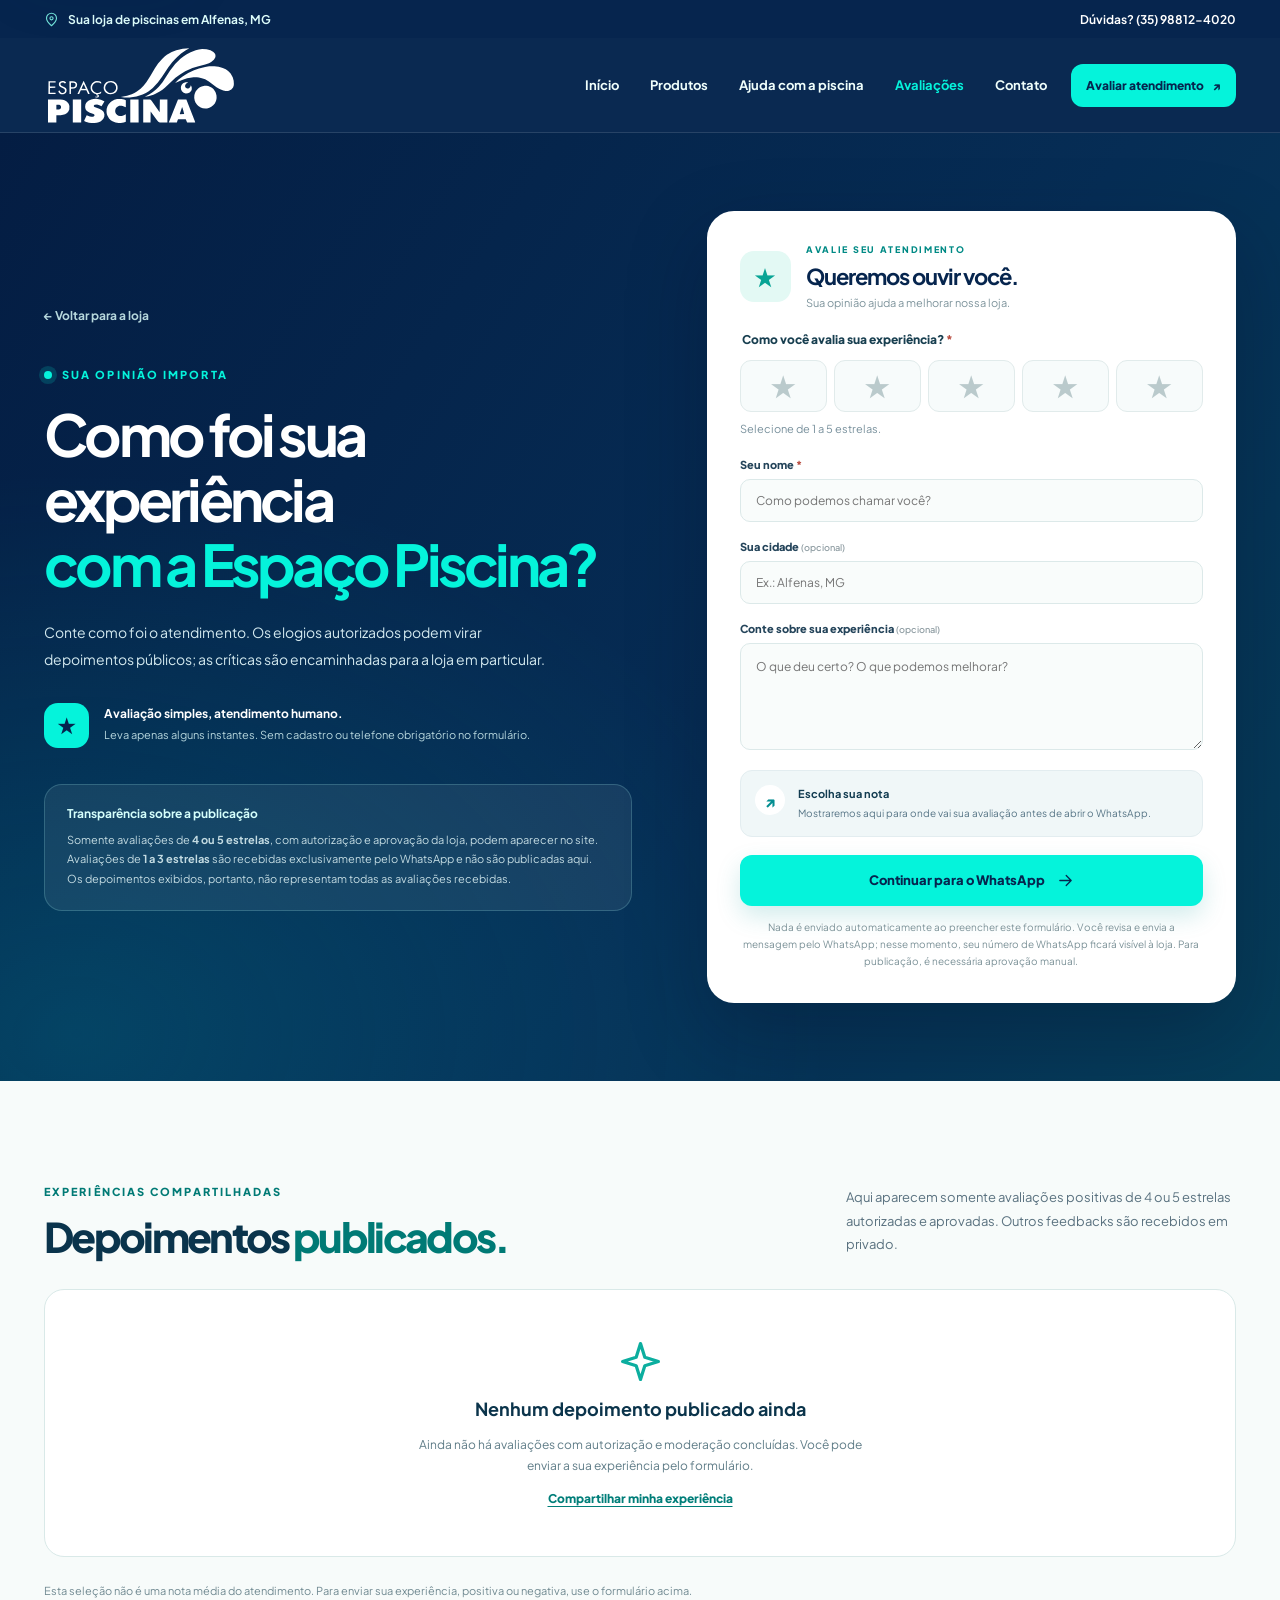
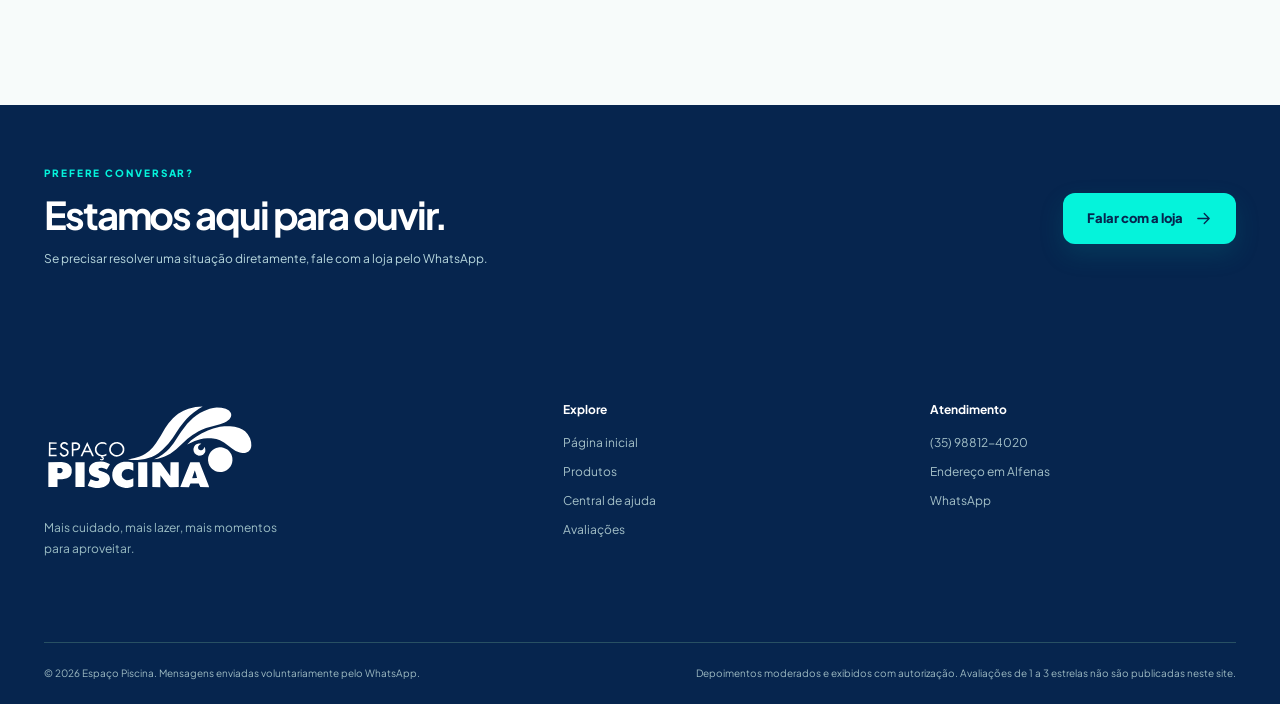
==== avaliacoes.html @ 284fa9fc "feat(avaliacoes): criar avaliacao 1–5, feedback privado e depoimentos moderados" ====
<!doctype html>
<html lang="pt-BR">
<head>
  <meta charset="utf-8">
  <meta name="viewport" content="width=device-width, initial-scale=1">
  <meta name="theme-color" content="#06254e">
  <meta name="description" content="Avalie o atendimento da Espaço Piscina em Alfenas, MG. Compartilhe uma experiência ou envie seu feedback de forma privada para a loja.">
  <meta property="og:title" content="Avaliações e feedback | Espaço Piscina Alfenas">
  <meta property="og:description" content="Conte como foi seu atendimento. Depoimentos positivos podem ser publicados com sua autorização após moderação; demais feedbacks são privados.">
  <link rel="icon" type="image/svg+xml" href="./assets/favicon.svg?v=2">
  <link rel="preconnect" href="https://fonts.googleapis.com">
  <link rel="preconnect" href="https://fonts.gstatic.com" crossorigin>
  <link href="https://fonts.googleapis.com/css2?family=DM+Sans:wght@400;500;600;700&amp;family=Plus+Jakarta+Sans:wght@400;500;600;700;800&amp;display=swap" rel="stylesheet">
  <link rel="stylesheet" href="./styles.css">
  <link rel="stylesheet" href="./reviews.css">
  <script defer src="./reviews.js"></script>
  <title>Avaliações e feedback | Espaço Piscina Alfenas</title>
</head>
<body class="reviews-page">
  <svg xmlns="http://www.w3.org/2000/svg" class="svg-library" aria-hidden="true" focusable="false">
    <symbol id="i-wave" viewBox="0 0 24 24"><path d="M2 14c3.3 0 3.3-4 6.7-4s3.3 4 6.6 4 3.4-4 6.7-4M2 20c3.3 0 3.3-4 6.7-4s3.3 4 6.6 4 3.4-4 6.7-4" /></symbol>
    <symbol id="i-droplet" viewBox="0 0 24 24"><path d="M12 2s-7 8-7 13a7 7 0 0 0 14 0c0-5-7-13-7-13Z"/><path d="M9 16a3 3 0 0 0 3 3"/></symbol>
    <symbol id="i-sun" viewBox="0 0 24 24"><circle cx="12" cy="12" r="4"/><path d="M12 2v2m0 16v2M4.9 4.9l1.4 1.4m11.4 11.4 1.4 1.4M2 12h2m16 0h2M4.9 19.1l1.4-1.4M17.7 6.3l1.4-1.4"/></symbol>
    <symbol id="i-filter" viewBox="0 0 24 24"><rect x="5" y="3" width="14" height="18" rx="4"/><path d="M5 9h14M9 15h6m-3-6v12"/></symbol>
    <symbol id="i-pump" viewBox="0 0 24 24"><rect x="3" y="9" width="14" height="10" rx="2"/><path d="M17 12h4v5h-4M7 9V5h7v4M6 19v2m8-2v2M7 14h6"/></symbol>
    <symbol id="i-light" viewBox="0 0 24 24"><path d="M9 18h6m-5 3h4M8.6 14.9a7 7 0 1 1 6.8 0c-1.1.7-1.4 1.5-1.4 3.1h-4c0-1.6-.3-2.4-1.4-3.1Z"/></symbol>
    <symbol id="i-pool" viewBox="0 0 24 24"><path d="M3 17c2.5 0 2.5-2 5-2s2.5 2 5 2 2.5-2 5-2 2.5 2 3 2M3 21c2.5 0 2.5-2 5-2s2.5 2 5 2 2.5-2 5-2 2.5 2 3 2M8 14V4h7v10M8 9h7"/></symbol>
    <symbol id="i-spa" viewBox="0 0 24 24"><path d="M4 12h16v3a6 6 0 0 1-6 6h-4a6 6 0 0 1-6-6v-3ZM7 12V8m5 4V6m5 6V8M3 12h18"/></symbol>
    <symbol id="i-tool" viewBox="0 0 24 24"><path d="M15 5a6 6 0 0 0-7 7L3 17a2.8 2.8 0 0 0 4 4l5-5a6 6 0 0 0 7-7l-4 4-4-4 4-4Z"/></symbol>
    <symbol id="i-bag" viewBox="0 0 24 24"><path d="M4 8h16l-1 13H5L4 8ZM9 9V6a3 3 0 0 1 6 0v3"/></symbol>
    <symbol id="i-arrow" viewBox="0 0 24 24"><path d="M4 12h16m-7-7 7 7-7 7"/></symbol>
    <symbol id="i-check" viewBox="0 0 24 24"><path d="m4 12 5 5L20 6"/></symbol>
    <symbol id="i-close" viewBox="0 0 24 24"><path d="M5 5 19 19M19 5 5 19"/></symbol>
    <symbol id="i-menu" viewBox="0 0 24 24"><path d="M4 7h16M4 12h16M4 17h16"/></symbol>
    <symbol id="i-pin" viewBox="0 0 24 24"><path d="M20 10c0 5-8 12-8 12S4 15 4 10a8 8 0 1 1 16 0Z"/><circle cx="12" cy="10" r="2.5"/></symbol>
    <symbol id="i-phone" viewBox="0 0 24 24"><path d="M6 3h4l1 5-2.5 2.2a15 15 0 0 0 5.3 5.3L16 13l5 1v4a3 3 0 0 1-3 3C10 21 3 14 3 6a3 3 0 0 1 3-3Z"/></symbol>
    <symbol id="i-search" viewBox="0 0 24 24"><circle cx="11" cy="11" r="7"/><path d="m16 16 5 5"/></symbol>
    <symbol id="i-plus" viewBox="0 0 24 24"><path d="M12 5v14M5 12h14"/></symbol>
    <symbol id="i-minus" viewBox="0 0 24 24"><path d="M5 12h14"/></symbol>
    <symbol id="i-sparkle" viewBox="0 0 24 24"><path d="m12 2 2.4 7.6L22 12l-7.6 2.4L12 22l-2.4-7.6L2 12l7.6-2.4L12 2Z"/></symbol>
  </svg>

<a class="skip-link" href="#conteudo">Ir para o conteúdo</a>
<div class="topbar"><div class="container topbar-inner"><span><svg class="icon" aria-hidden="true"><use href="#i-pin"></use></svg> Sua loja de piscinas em Alfenas, MG</span><a href="tel:+5535988124020">Dúvidas? (35) 98812-4020</a></div></div>
<header class="site-header">
  <div class="container header-inner">
    <a class="brand" href="./index.html#inicio" aria-label="Espaço Piscina, voltar ao início"><img class="brand-official-logo" src="./assets/espaco-piscina-logo.svg" alt="Espaço Piscina" width="202" height="84"></a>
    <nav class="nav-desktop" aria-label="Navegação principal">
      <a href="./index.html#inicio">Início</a><a href="./index.html#catalogo">Produtos</a><a href="./suporte.html">Ajuda com a piscina</a><a href="./avaliacoes.html" aria-current="page">Avaliações</a><a href="./index.html#contato">Contato</a>
    </nav>
    <div class="header-actions"><a class="review-header-action" href="#avaliar">Avaliar atendimento <span aria-hidden="true">↗</span></a><button type="button" class="menu-trigger" id="menuToggle" aria-label="Abrir menu" aria-controls="mobileNav" aria-expanded="false"><svg class="icon" aria-hidden="true"><use href="#i-menu"></use></svg></button></div>
  </div>
  <nav class="mobile-nav" id="mobileNav" aria-label="Menu para dispositivos móveis" hidden>
    <a href="./index.html#inicio">Início</a><a href="./index.html#catalogo">Produtos</a><a href="./suporte.html">Ajuda com a piscina</a><a href="./avaliacoes.html" aria-current="page">Avaliações</a><a href="./index.html#contato">Contato</a>
  </nav>
</header>
<main id="conteudo">
  <section class="review-hero" aria-labelledby="reviewTitle">
    <div class="container review-hero-grid">
      <div class="review-hero-copy">
        <a class="review-back" href="./index.html#inicio">← Voltar para a loja</a>
        <p class="eyebrow"><span class="eyebrow-dot"></span> SUA OPINIÃO IMPORTA</p>
        <h1 id="reviewTitle">Como foi sua experiência <span>com a Espaço Piscina?</span></h1>
        <p>Conte como foi o atendimento. Os elogios autorizados podem virar depoimentos públicos; as críticas são encaminhadas para a loja em particular.</p>
        <div class="review-hero-feature"><span class="review-sparkle" aria-hidden="true">★</span><div><strong>Avaliação simples, atendimento humano.</strong><span>Leva apenas alguns instantes. Sem cadastro ou telefone obrigatório no formulário.</span></div></div>
        <div class="review-transparency">
          <strong>Transparência sobre a publicação</strong>
          <p>Somente avaliações de <b>4 ou 5 estrelas</b>, com autorização e aprovação da loja, podem aparecer no site. Avaliações de <b>1 a 3 estrelas</b> são recebidas exclusivamente pelo WhatsApp e não são publicadas aqui. Os depoimentos exibidos, portanto, não representam todas as avaliações recebidas.</p>
        </div>
      </div>
      <div class="review-form-card" id="avaliar">
        <div class="review-form-header"><span class="review-form-icon" aria-hidden="true">★</span><div><p class="eyebrow">AVALIE SEU ATENDIMENTO</p><h2>Queremos ouvir você.</h2><p>Sua opinião ajuda a melhorar nossa loja.</p></div></div>
        <form id="reviewForm" novalidate>
          <fieldset class="rating-fieldset">
            <legend>Como você avalia sua experiência? <span aria-hidden="true">*</span></legend>
            <div class="rating-options" id="ratingOptions">
              <label class="rating-choice"><input type="radio" name="rating" value="1" required><span class="rating-star" aria-hidden="true">★</span><span class="sr-only">1 estrela</span></label>
              <label class="rating-choice"><input type="radio" name="rating" value="2"><span class="rating-star" aria-hidden="true">★</span><span class="sr-only">2 estrelas</span></label>
              <label class="rating-choice"><input type="radio" name="rating" value="3"><span class="rating-star" aria-hidden="true">★</span><span class="sr-only">3 estrelas</span></label>
              <label class="rating-choice"><input type="radio" name="rating" value="4"><span class="rating-star" aria-hidden="true">★</span><span class="sr-only">4 estrelas</span></label>
              <label class="rating-choice"><input type="radio" name="rating" value="5"><span class="rating-star" aria-hidden="true">★</span><span class="sr-only">5 estrelas</span></label>
            </div>
            <p class="rating-feedback" id="ratingFeedback" aria-live="polite">Selecione de 1 a 5 estrelas.</p>
          </fieldset>
          <div class="review-fields">
            <label for="reviewName">Seu nome <span aria-hidden="true">*</span></label>
            <input id="reviewName" name="name" type="text" maxlength="80" autocomplete="name" placeholder="Como podemos chamar você?" required>
            <label for="reviewCity">Sua cidade <small>(opcional)</small></label>
            <input id="reviewCity" name="city" type="text" maxlength="80" autocomplete="address-level2" placeholder="Ex.: Alfenas, MG">
            <label for="reviewComment">Conte sobre sua experiência <small>(opcional)</small></label>
            <textarea id="reviewComment" name="comment" rows="4" maxlength="1200" placeholder="O que deu certo? O que podemos melhorar?"></textarea>
          </div>
          <div class="review-consent" id="reviewConsentBox" hidden>
            <label for="reviewConsent"><input id="reviewConsent" type="checkbox" name="consent"><span>Autorizo que meu nome, cidade (se informada), nota e comentário sejam publicados no site após análise da loja.</span></label>
            <p>Sem autorização, seu elogio será enviado apenas como mensagem privada.</p>
          </div>
          <div class="review-route" id="reviewRoute" aria-live="polite">
            <span aria-hidden="true">↗</span><div><strong>Escolha sua nota</strong><p>Mostraremos aqui para onde vai sua avaliação antes de abrir o WhatsApp.</p></div>
          </div>
          <p class="review-error" id="reviewError" role="alert" hidden></p>
          <button class="btn btn-primary btn-full review-send" type="submit" id="reviewSubmit">Continuar para o WhatsApp <svg class="icon" aria-hidden="true"><use href="#i-arrow"></use></svg></button>
          <p class="review-privacy">Nada é enviado automaticamente ao preencher este formulário. Você revisa e envia a mensagem pelo WhatsApp; nesse momento, seu número de WhatsApp ficará visível à loja. Para publicação, é necessária aprovação manual.</p>
        </form>
      </div>
    </div>
  </section>
  <section class="section review-public-section" id="depoimentos" aria-labelledby="publicTitle">
    <div class="container">
      <div class="section-heading"><div><p class="eyebrow">EXPERIÊNCIAS COMPARTILHADAS</p><h2 id="publicTitle">Depoimentos <em>publicados.</em></h2></div><p>Aqui aparecem somente avaliações positivas de 4 ou 5 estrelas autorizadas e aprovadas. Outros feedbacks são recebidos em privado.</p></div>
      <div id="reviewList" class="public-review-grid" aria-live="polite" aria-busy="true"><p class="public-review-loading">Consultando depoimentos publicados...</p></div>
      <p class="review-public-note">Esta seleção não é uma nota média do atendimento. Para enviar sua experiência, positiva ou negativa, use o formulário acima.</p>
    </div>
  </section>
  <section class="review-bottom-cta"><div class="container review-bottom-inner"><div><span class="eyebrow">PREFERE CONVERSAR?</span><h2>Estamos aqui para ouvir.</h2><p>Se precisar resolver uma situação diretamente, fale com a loja pelo WhatsApp.</p></div><a class="btn btn-primary" href="https://wa.me/5535988124020?text=Ol%C3%A1%21%20Gostaria%20de%20conversar%20sobre%20um%20atendimento." target="_blank" rel="noopener noreferrer">Falar com a loja <svg class="icon" aria-hidden="true"><use href="#i-arrow"></use></svg></a></div></section>
</main>
<footer class="site-footer"><div class="container footer-top">
  <div><a class="brand brand-footer" href="./index.html#inicio"><img class="brand-official-logo" src="./assets/espaco-piscina-logo.svg" alt="Espaço Piscina" width="202" height="84"></a><p>Mais cuidado, mais lazer, mais momentos para aproveitar.</p></div>
  <div><strong>Explore</strong><a href="./index.html#inicio">Página inicial</a><a href="./index.html#catalogo">Produtos</a><a href="./suporte.html">Central de ajuda</a><a href="./avaliacoes.html">Avaliações</a></div>
  <div><strong>Atendimento</strong><a href="tel:+5535988124020">(35) 98812-4020</a><a href="./index.html#contato">Endereço em Alfenas</a><a href="https://wa.me/5535988124020" target="_blank" rel="noopener noreferrer">WhatsApp</a></div>
</div><div class="container footer-bottom"><small>© <span id="reviewYear">2026</span> Espaço Piscina. Mensagens enviadas voluntariamente pelo WhatsApp.</small><small>Depoimentos moderados e exibidos com autorização. Avaliações de 1 a 3 estrelas não são publicadas neste site.</small></div></footer>
</body>
</html>
---- styles.css ----
:root{--navy:#06254e;--ink:#092e51;--muted:#59717f;--aqua:#05f3db;--aqua-dark:#007a75;--aqua-pale:#d8fff9;--sand:#f0fcfa;--line:#d3e8e7;--white:#fff;--radius:22px;--shadow:0 22px 60px rgba(9,47,69,.11);--font:'Plus Jakarta Sans',system-ui,-apple-system,BlinkMacSystemFont,'Segoe UI',sans-serif}
*,*::before,*::after{box-sizing:border-box}
html{scroll-behavior:smooth;scroll-padding-top:104px}
body{margin:0;color:var(--ink);background:var(--white);font-family:var(--font);-webkit-font-smoothing:antialiased}
body.no-scroll{overflow:hidden}
[hidden]{display:none!important}
a{color:inherit;text-decoration:none}
button,input,select,textarea{font:inherit}
button{cursor:pointer}
button:disabled{cursor:not-allowed}
img{display:block;max-width:100%}
svg{fill:none;stroke:currentColor;stroke-width:1.8;stroke-linecap:round;stroke-linejoin:round}
.icon{width:22px;height:22px;display:inline-block;flex:none}
.svg-library{position:absolute;width:0;height:0;overflow:hidden}
.container{width:min(1192px,calc(100% - 64px));margin-inline:auto}
.sr-only{position:absolute;inline-size:1px;block-size:1px;padding:0;margin:-1px;overflow:hidden;clip:rect(0,0,0,0);white-space:nowrap;border:0}
.skip-link{position:fixed;z-index:200;top:-80px;left:16px;padding:12px 18px;background:#fff;border-radius:10px;box-shadow:var(--shadow)}
.skip-link:focus{top:14px}
:focus-visible{outline:3px solid #ffb73d;outline-offset:4px}
.topbar{background:#06254e;color:#ddfdfb;font-size:12px;font-weight:650}
.topbar-inner{display:flex;justify-content:space-between;align-items:center;min-height:38px;gap:15px}
.topbar-inner span,.topbar-inner a{display:inline-flex;gap:9px;align-items:center}
.topbar .icon{height:15px;width:15px;color:#73e3da}
.topbar a{color:#fff;transition:opacity .2s}
.topbar a:hover{opacity:.8}
.site-header{position:sticky;top:0;z-index:40;background:rgba(5,243,219,.97);backdrop-filter:blur(16px);border-bottom:1px solid #eef2f2}
.header-inner{min-height:86px;display:flex;align-items:center;justify-content:space-between;gap:24px}
.brand{display:inline-flex;align-items:center;gap:10px;flex:none}
.brand-symbol{width:46px;height:46px;border-radius:16px 16px 16px 5px;display:grid;place-items:center;background:linear-gradient(135deg,#14d2c6,#0796b9);color:white;box-shadow:0 6px 20px rgba(3,157,163,.22);transform:rotate(-5deg)}
.brand-symbol .icon{width:29px;height:29px;stroke-width:2.5;transform:rotate(5deg)}
.brand-text{display:flex;flex-direction:column;color:#12374d;font-size:22px;font-weight:800;line-height:1.04;letter-spacing:-.095em}
.brand-text>span{color:var(--aqua-dark)}
.brand-text small{font-size:8px;letter-spacing:.26em;color:#7b9099;margin-top:5px;font-weight:800}
.nav-desktop{display:flex;align-items:center;gap:31px;margin-left:auto}
.nav-desktop a{color:#06254e;font-size:13px;font-weight:700;transition:color .18s}
.nav-desktop a:hover,.nav-desktop a:focus-visible{color:#0b5f70;text-decoration:underline;text-underline-offset:6px}
.header-actions{display:flex;gap:12px;align-items:center}
.cart-trigger{background:var(--navy);color:white;border:0;min-height:44px;border-radius:13px;display:inline-flex;align-items:center;gap:9px;padding:8px 12px 8px 15px;white-space:nowrap;font-size:12px;font-weight:800;transition:background .2s,transform .2s}
.cart-trigger:hover{background:#15536c;transform:translateY(-2px)}
.cart-trigger .icon{width:18px;height:18px}
.cart-counter{background:var(--aqua);color:var(--navy);border-radius:7px;min-width:23px;padding:4px 5px;font-size:11px}
.menu-trigger{display:none;background:none;border:1px solid var(--line);border-radius:12px;width:43px;height:43px;align-items:center;justify-content:center}
.mobile-nav{display:none;background:white;padding:10px 24px 22px;border-top:1px solid var(--line)}
.mobile-nav a{display:block;padding:13px 0;font-size:15px;font-weight:700;border-bottom:1px solid #edf4f2}
.hero{position:relative;overflow:hidden;background:radial-gradient(ellipse at 78% 10%,rgba(0,131,152,.25),transparent 52%),linear-gradient(118deg,#05204a 0%,#062b55 63%,#073961 100%)}
.hero-grid{min-height:626px;display:grid;grid-template-columns:minmax(0,1.02fr) minmax(0,.98fr);align-items:center;gap:58px;padding-block:62px 66px;position:relative;z-index:1}
.hero-copy{padding-bottom:5px}
.eyebrow{display:flex;align-items:center;gap:10px;color:var(--aqua-dark);font-size:11px;font-weight:800;letter-spacing:.19em;text-transform:uppercase;margin:0 0 22px}
.eyebrow-dot{width:8px;height:8px;background:var(--aqua);border-radius:50%;box-shadow:0 0 0 5px #d5f5ef}
.hero h1,.section h2,.quote-section h2,.contact-section h2{font-size:clamp(39px,4.6vw,67px);font-weight:800;letter-spacing:-.065em;line-height:1.13;margin:0;color:#0a344c}
.hero h1 span{color:var(--aqua);display:block}
.hero-description{font-size:16px;line-height:1.9;color:#d2ecee;max-width:490px;margin:26px 0 27px}
.hero-actions{display:flex;gap:24px;align-items:center;flex-wrap:wrap}
.btn{display:inline-flex;align-items:center;justify-content:center;gap:12px;min-height:51px;padding:13px 23px;border-radius:12px;border:1px solid transparent;font-size:13px;font-weight:800;line-height:1.3;text-align:center;transition:transform .2s,box-shadow .2s,background .2s,color .2s}
.btn .icon{width:17px;height:17px}
.btn:hover{transform:translateY(-2px)}
.btn-primary{color:var(--navy);background:var(--aqua);box-shadow:0 10px 24px rgba(0,150,147,.18)}
.btn-primary:hover{background:#00d6c6;box-shadow:0 14px 29px rgba(0,150,147,.24)}
.btn-text{color:var(--navy);padding-inline:0;box-shadow:none}
.btn-text:hover{color:var(--aqua-dark)}
.btn-outline{border-color:#b8d3d8;color:var(--navy);background:transparent}
.btn-outline:hover{background:#e7f8f7}
.btn-full{width:100%}
.hero-note{display:flex;gap:12px;align-items:center;margin-top:45px}
.avatar-mark{display:grid;place-items:center;width:39px;height:39px;background:#d9f4ef;color:#088b89;border-radius:50%}
.avatar-mark .icon{width:20px}
.hero-note div{display:flex;flex-direction:column;gap:5px}
.hero-note strong{font-size:12px;color:#2a4757}
.hero-note small{color:#82939d;font-size:11px}
.hero-visual{height:555px;position:relative;border-radius:110px 30px 100px 30px;overflow:hidden;isolation:isolate;box-shadow:0 30px 60px rgba(2,85,103,.16)}
.hero-visual>img{width:100%;height:100%;object-fit:cover;object-position:center}
.hero-photo-shade{position:absolute;inset:0;background:linear-gradient(180deg,transparent 65%,rgba(0,30,52,.47))}
.hero-float{position:absolute;left:22px;bottom:30px;display:flex;align-items:center;gap:12px;padding:17px 18px;background:rgba(255,255,255,.96);border-radius:17px;box-shadow:0 18px 30px rgba(5,47,65,.12);max-width:calc(100% - 44px)}
.float-symbol{display:grid;place-items:center;width:43px;height:43px;border-radius:13px;background:#fff0d9;color:#edaa3e}
.hero-float div{display:flex;flex-direction:column;gap:5px}
.hero-float strong{font-size:12px}
.hero-float span:not(.float-symbol){color:#758a91;font-size:10px}
.hero-caption{position:absolute;top:26px;right:26px;color:#fff;text-shadow:0 2px 8px #333;font-size:9px;letter-spacing:.12em;font-weight:800}
.hero-decor{position:absolute;width:470px;height:470px;border:1px solid rgba(5,243,219,.23);border-radius:50%;bottom:-360px;left:-250px;box-shadow:0 0 0 68px rgba(142,219,210,.1),0 0 0 140px rgba(142,219,210,.06)}
.trust-strip{background:var(--aqua);color:var(--navy)}
.trust-inner{display:flex;align-items:center;justify-content:space-around;gap:20px;min-height:84px}
.trust-inner>div{display:flex;align-items:center;gap:12px;font-size:12px;font-weight:700;letter-spacing:.005em}
.trust-inner .icon{color:var(--navy);width:21px}
.trust-divider{width:1px;height:26px;background:#088b86}
.section{padding-block:104px}
.section-heading{display:flex;align-items:end;justify-content:space-between;gap:40px;margin-bottom:38px}
.section-heading h2,.section h2,.contact-section h2,.quote-section h2{font-size:clamp(32px,3.2vw,45px);line-height:1.18}
.section h2 em,.quote-section h2 em,.contact-section h2 em{font-style:normal;color:var(--aqua-dark)}
.section-heading .eyebrow{margin-bottom:14px}
.section-heading>p{font-size:13px;line-height:1.8;color:var(--muted);max-width:295px;margin:0 0 4px}
.category-section{padding-bottom:91px}
.category-tiles{display:grid;grid-template-columns:repeat(5,minmax(0,1fr));gap:16px}
.category-tile{min-height:157px;border:1px solid var(--line);border-radius:18px;padding:19px;display:flex;flex-direction:column;position:relative;transition:transform .22s,border-color .22s,box-shadow .22s;background:white}
.category-tile:hover{transform:translateY(-5px);border-color:#a7dcd9;box-shadow:0 20px 35px rgba(3,85,99,.08)}
.category-icon{display:grid;place-items:center;width:53px;height:53px;border-radius:15px;margin-bottom:auto}
.category-icon .icon{width:27px;height:27px}
.color-a{color:#008dbe;background:#e2f5ff}
.color-b{color:#12958d;background:#e0f8f1}
.color-c{color:#7d62b9;background:#f1ebff}
.color-d{color:#dc9825;background:#fff3d9}
.color-e{color:#e07667;background:#fff0e9}
.category-tile strong{font-size:12px;margin-top:21px;color:#203c4f}
.arrow-small{position:absolute;right:17px;bottom:18px;width:15px;height:15px;color:#8eacb2}
.catalog-section{background:#f7fbfa}
.catalog-heading{margin-bottom:30px}
.catalog-controls{display:flex;gap:15px;margin-bottom:18px}
.search-field,.select-field{position:relative;display:flex;align-items:center;min-height:55px;background:#fff;border:1px solid #dfebeb;border-radius:13px}
.search-field{flex:1}
.search-field>.icon{position:absolute;left:19px;width:20px;color:#91a6aa}
.search-field input{width:100%;padding:15px 18px 15px 53px;border:0;background:transparent;outline:none;font-size:13px;color:var(--ink)}
.search-field:focus-within,.select-field:focus-within{border-color:var(--aqua);box-shadow:0 0 0 3px #a2eae04a}
.select-field{width:244px}
.select-field select{width:100%;height:100%;padding:12px 16px;border:0;appearance:none;background:transparent url("data:image/svg+xml,%3Csvg xmlns='http://www.w3.org/2000/svg' width='14' height='14' viewBox='0 0 24 24' fill='none' stroke='%23547888' stroke-width='2'%3E%3Cpath d='m6 9 6 6 6-6'/%3E%3C/svg%3E") no-repeat right 17px center;color:var(--ink);font-size:12px;font-weight:700;outline:none}
.catalog-status{display:flex;justify-content:space-between;gap:20px;align-items:center;color:#8b9a9f;font-size:11px;margin-bottom:23px}
.catalog-status p{margin:0;color:#53707f;font-weight:700}
.product-grid{display:grid;grid-template-columns:repeat(4,minmax(0,1fr));gap:19px}
.product-card{display:flex;flex-direction:column;min-width:0;background:white;border:1px solid #e7eeee;border-radius:19px;overflow:hidden;transition:box-shadow .2s,transform .2s}
.product-card:hover{transform:translateY(-4px);box-shadow:0 14px 35px rgba(5,60,83,.09)}
.product-art{height:177px;position:relative;display:grid;place-items:center;overflow:hidden;background:linear-gradient(140deg,var(--art-a),var(--art-b));isolation:isolate}
.product-art::before{content:'';position:absolute;width:170px;height:170px;border:1px solid rgba(255,255,255,.68);border-radius:50%;right:-54px;top:-95px;box-shadow:0 0 0 25px rgba(255,255,255,.18),0 0 0 54px rgba(255,255,255,.12)}
.product-art::after{content:'';position:absolute;width:210px;height:80px;border:1px solid rgba(255,255,255,.36);border-radius:50%;left:-50px;bottom:-52px;box-shadow:0 0 0 18px rgba(255,255,255,.13),0 0 0 42px rgba(255,255,255,.08)}
.product-icon{display:grid;place-items:center;width:93px;height:93px;border-radius:25px;background:rgba(255,255,255,.78);box-shadow:0 15px 25px rgba(0,67,83,.08);transform:rotate(-6deg);color:var(--art-ink);position:relative;z-index:1}
.product-icon svg{width:51px;height:51px;stroke-width:1.45;transform:rotate(6deg)}
.product-badge{position:absolute;top:14px;left:14px;background:rgba(255,255,255,.9);border-radius:7px;padding:7px 9px;color:#567080;font-size:9px;letter-spacing:.04em;font-weight:800}
.product-body{padding:19px 18px 18px;display:flex;flex-direction:column;flex:1}
.product-category{color:var(--aqua-dark);font-weight:800;text-transform:uppercase;letter-spacing:.12em;font-size:9px}
.product-body h3{font-size:15px;line-height:1.4;letter-spacing:-.02em;margin:9px 0 6px;color:#12384d}
.product-body p{color:#7b8e99;font-size:11px;line-height:1.65;margin:0;min-height:57px}
.product-footer{margin-top:auto;border-top:1px solid #edf2f2;padding-top:14px;display:flex;align-items:center;justify-content:space-between;gap:7px}
.product-footer small{color:#687f89;font-size:10px;font-weight:700}
.add-button{display:inline-flex;align-items:center;justify-content:center;gap:6px;padding:9px 12px;background:#e8f8f6;border:0;color:#048b86;border-radius:9px;font-size:10px;font-weight:800}
.add-button:hover,.add-button:focus-visible{background:#d1f1ec}
.add-button .icon{height:15px;width:15px}
.catalog-disclaimer{color:#899ca2;font-size:11px;line-height:1.8;margin:22px 0 0}
.empty-state{text-align:center;padding:60px 20px;color:#657e8b;background:white;border-radius:18px}
.empty-state>.icon{width:40px;height:40px;color:#18a69f}
.empty-state h3{color:var(--navy);font-size:20px}
.feature-grid{display:grid;grid-template-columns:.95fr 1.05fr;gap:92px;align-items:center}
.feature-picture{position:relative;height:520px;border-radius:28px 115px 28px 28px;overflow:hidden}
.feature-picture img{width:100%;height:100%;object-fit:cover}
.feature-photo-label{position:absolute;bottom:19px;left:20px;background:white;color:var(--navy);font-size:10px;letter-spacing:.13em;font-weight:800;padding:12px 16px;border-radius:9px}
.feature-copy .eyebrow{margin-bottom:18px}
.feature-copy h2{max-width:550px}
.feature-copy>p:not(.eyebrow){font-size:13px;line-height:1.9;color:var(--muted);margin:23px 0}
.benefits{display:grid;gap:17px;margin:28px 0 31px}
.benefits>div{display:flex;gap:13px}
.benefits>div>span{display:grid;place-items:center;width:30px;height:30px;flex:none;border-radius:50%;background:#e2f8f1;color:#0aa99d}
.benefits .icon{width:15px;height:15px;stroke-width:2.5}
.benefits strong{display:block;color:var(--ink);font-size:12px;margin:3px 0 4px}
.benefits p{font-size:11px;line-height:1.7;color:#7e9199;margin:0}
.steps-section{background:#f6fbfa}
.center-heading{text-align:center;max-width:720px;margin:0 auto 47px}
.center-heading .eyebrow{justify-content:center;margin-bottom:16px}
.steps-grid{display:grid;grid-template-columns:repeat(3,1fr);gap:22px}
.step-card{background:white;border:1px solid var(--line);border-radius:22px;padding:30px;position:relative}
.step-card>span{font-size:11px;font-weight:800;letter-spacing:.12em;color:#aac5cb;position:absolute;top:33px;right:30px}
.step-icon{height:61px;width:61px;border-radius:17px;background:#e7f7f6;color:var(--aqua-dark);display:grid;place-items:center;margin-bottom:25px}
.step-icon svg{width:29px;height:29px}
.step-card h3{font-size:16px;color:var(--navy);margin:0 0 10px}
.step-card p{font-size:12px;line-height:1.8;margin:0;color:#7b8f99}
.quote-section{background:linear-gradient(125deg,#06254e,#041d41);color:#fff;overflow:hidden}
.quote-layout{display:grid;grid-template-columns:1fr .89fr;align-items:center;gap:85px;padding-block:93px;position:relative}
.eyebrow-light{color:#67d7cf}
.quote-copy{position:relative}
.quote-copy h2{color:white;font-size:clamp(36px,3.5vw,50px)}
.quote-copy h2 em{color:var(--aqua)}
.quote-copy>p:not(.eyebrow){line-height:1.9;color:#c7e1e8;font-size:14px;max-width:450px}
.quote-watermark{position:absolute;pointer-events:none;bottom:-180px;left:-125px;opacity:.085;color:white}
.quote-watermark svg{width:440px;height:240px;stroke-width:1}
.quote-form{background:white;border-radius:23px;padding:33px;box-shadow:0 26px 60px rgba(0,24,36,.22);color:var(--ink);position:relative;z-index:1}
.quote-form h3{font-size:22px;letter-spacing:-.04em;color:var(--navy);margin:0 0 7px}
.quote-form>p{font-size:12px;color:#82969e;margin:0 0 21px}
.quote-form label{display:block;font-size:11px;font-weight:800;margin:16px 0 8px}
.quote-form label small{font-size:10px;font-weight:500;color:#92a0a6}
.quote-form input,.quote-form select,.quote-form textarea{display:block;width:100%;border-radius:10px;background:#f9fbfb;border:1px solid #deebea;outline:none;padding:14px;color:#294253;font-size:12px}
.quote-form :is(input,select,textarea):focus{border-color:var(--aqua);box-shadow:0 0 0 3px #a2eae04a}
.quote-form textarea{resize:vertical;min-height:90px;max-height:210px}
.quote-form .btn{margin-top:20px}
.form-privacy{display:block;font-size:10px;line-height:1.7;color:#82949d;text-align:center;margin-top:12px}
.about-grid{display:grid;grid-template-columns:1fr 1fr;align-items:center;gap:90px}
.about-grid>div:last-child>p{font-size:14px;line-height:2;color:#6d828e;margin:0 0 23px}
.inline-link{font-size:12px;font-weight:800;color:var(--aqua-dark);display:inline-flex;align-items:center;gap:9px}
.inline-link .icon{width:16px;height:16px}
.faq-section{padding-top:40px}
.faq-grid{display:grid;grid-template-columns:.7fr 1.3fr;gap:80px}
.faq-grid>div:first-child>p:last-child{font-size:13px;color:#82959b}
.faq-list{border-top:1px solid var(--line)}
.faq-list details{border-bottom:1px solid var(--line)}
.faq-list summary{list-style:none;display:flex;align-items:center;justify-content:space-between;gap:20px;padding:23px 0;color:var(--navy);font-size:13px;font-weight:800;cursor:pointer}
.faq-list summary::-webkit-details-marker{display:none}
.faq-list summary span{width:29px;height:29px;display:grid;place-items:center;background:#e7f7f6;border-radius:50%;color:#0d988e;font-size:20px;font-weight:400;transition:transform .2s}
.faq-list details[open] summary span{transform:rotate(45deg)}
.faq-list details p{font-size:12px;line-height:1.9;color:#708896;margin:-4px 36px 22px 0}
.contact-section{background:#e7faf7;padding-block:92px}
.contact-grid{display:grid;grid-template-columns:1fr 1fr;gap:75px;align-items:center}
.contact-grid h2{margin-bottom:31px}
.contact-row{display:flex;align-items:flex-start;gap:14px;margin-bottom:23px}
.contact-row>span{width:41px;height:41px;display:grid;place-items:center;flex:none;background:#d3eeeb;border-radius:12px;color:#078f8b}
.contact-row .icon{width:20px}
.contact-row strong{font-size:12px}
.contact-row p{color:#617a87;font-size:12px;line-height:1.85;margin:5px 0 0}
.contact-row a{text-decoration:underline;text-decoration-color:#b5d2d0;text-underline-offset:3px}
.contact-row small{display:block;color:#879ba3;font-size:10px;margin-top:3px}
.contact-actions{display:flex;gap:12px;flex-wrap:wrap;margin-top:24px}
.contact-art{height:460px;background:linear-gradient(135deg,#b5e3df,#b0e8ee 58%,#ecfbf5);border-radius:30px 100px 30px 30px;position:relative;overflow:hidden;display:grid;place-items:center}
.contact-art:before,.contact-art:after{position:absolute;content:'';border:2px solid rgba(255,255,255,.56);border-radius:50%;height:410px;width:410px;right:-110px;top:-180px;box-shadow:0 0 0 43px rgba(255,255,255,.15),0 0 0 95px rgba(255,255,255,.1)}
.contact-art:after{top:auto;bottom:-320px;left:-150px;right:auto}
.contact-art-inner{z-index:1;text-align:center;max-width:310px;padding:20px}
.giant-pin{width:65px;height:65px;color:#148b91;stroke-width:1.2;margin-bottom:10px}
.contact-art-inner span{display:block;color:#347b87;font-size:11px;font-weight:800;letter-spacing:.25em;margin:12px 0}
.contact-art-inner strong{display:block;color:#094d61;font-size:46px;letter-spacing:-.07em}
.contact-art-inner p{font-size:13px;line-height:1.8;color:#367482}
.contact-art-inner .water-art{height:72px;width:190px;color:#2a9eac;opacity:.8;margin-top:20px}
.site-footer{background:var(--navy);color:#d8ebed}
.footer-top{display:grid;grid-template-columns:1.5fr 1fr 1fr;gap:60px;padding-block:70px}
.brand-footer .brand-text{color:white}
.brand-footer .brand-text>span{color:#57d7cf}
.brand-footer .brand-text small{color:#a1c0c9}
.footer-top>div:first-child>p{font-size:12px;color:#9bbdc4;line-height:1.8;max-width:260px;margin-top:22px}
.footer-top>div:not(:first-child){display:flex;flex-direction:column;gap:14px}
.footer-top>div:not(:first-child)>strong{font-size:12px;color:white;margin-bottom:4px}
.footer-top>div:not(:first-child)>a{font-size:12px;color:#a5c1c8}
.footer-top a:hover{color:#72ded5}
.footer-bottom{border-top:1px solid #285063;display:flex;justify-content:space-between;gap:25px;align-items:center;padding-block:22px;color:#9cb9c1}
.footer-bottom small{font-size:10px;line-height:1.7}
.footer-bottom a{text-decoration:underline}
.floating-whatsapp{position:fixed;right:26px;bottom:25px;z-index:35;background:#18b77f;color:white;box-shadow:0 10px 25px rgba(0,68,60,.21);border-radius:100px;padding:15px 20px;display:inline-flex;align-items:center;gap:10px;font-size:12px;font-weight:800;transition:transform .2s,background .2s}
.floating-whatsapp:hover{transform:translateY(-4px);background:#119565}
.floating-whatsapp .icon{width:19px;height:19px}
.drawer-backdrop{position:fixed;inset:0;background:rgba(6,25,37,.6);z-index:75;backdrop-filter:blur(3px)}
.cart-drawer{position:fixed;right:0;top:0;bottom:0;width:min(455px,100vw);z-index:80;background:white;box-shadow:-25px 0 60px #042b3840;display:flex;flex-direction:column;padding:30px;overflow:hidden}
.drawer-header{display:flex;justify-content:space-between;align-items:start;gap:14px}
.drawer-header .eyebrow{font-size:10px;margin:0 0 8px}
.drawer-header h2{font-size:23px;letter-spacing:-.05em;margin:0}
.icon-button{border:1px solid var(--line);border-radius:12px;background:#fff;color:var(--navy);width:41px;height:41px;display:grid;place-items:center}
.icon-button:hover{background:#f0f7f5}
.drawer-description{font-size:12px;line-height:1.6;color:#7c9299;margin:15px 0 18px}
.cart-items{overflow:auto;flex:1;min-height:0}
.cart-row{display:flex;gap:13px;padding:19px 0;border-bottom:1px solid var(--line)}
.cart-row-icon{display:grid;place-items:center;flex:none;width:56px;height:56px;border-radius:14px;background:#e7f7f6;color:#0b9b9b}
.cart-row-icon .icon{width:29px;height:29px}
.cart-row-details{min-width:0;flex:1}
.cart-row-details strong{font-size:12px;color:var(--navy);line-height:1.4;display:block}
.cart-row-details small{font-size:10px;color:#8da1a8;display:block;margin-top:5px}
.qty-controls{display:flex;align-items:center;gap:11px;margin-top:11px}
.qty-controls button{border:1px solid #dcebea;background:#fff;display:grid;place-items:center;border-radius:7px;width:27px;height:27px;color:var(--ink)}
.qty-controls .icon{width:13px;height:13px}
.qty-controls b{min-width:15px;text-align:center;font-size:12px}
.qty-controls .remove-item{background:none;border:0;width:auto;margin-left:auto;color:#a15c58;text-decoration:underline;font-size:10px}
.cart-empty{text-align:center;margin:38px 0;color:#779099}
.cart-empty .icon{height:47px;width:47px;color:#9ad4d0}
.cart-empty h3{color:var(--navy);font-size:17px;margin:12px 0}
.cart-empty p{font-size:12px;line-height:1.8}
.cart-empty .btn{margin-top:12px}
.drawer-footer{border-top:1px solid var(--line);padding-top:17px}
.drawer-summary{font-size:12px;color:#567181;font-weight:700;margin:0 0 15px}
.drawer-footer>small{display:block;color:#8aa0a8;text-align:center;margin-top:13px;font-size:10px;line-height:1.7}
.drawer-footer .btn:disabled{background:#b9c9c9;box-shadow:none;transform:none}
.toast{position:fixed;z-index:90;bottom:92px;left:50%;transform:translateX(-50%);padding:14px 20px;border-radius:12px;color:#fff;background:#113e51;box-shadow:var(--shadow);font-size:12px;max-width:min(420px,calc(100vw - 36px));text-align:center}
@media(max-width:1100px){.nav-desktop{gap:17px}.nav-desktop a{font-size:11px}.hero-grid{gap:30px}.feature-grid{gap:50px}.contact-grid{gap:50px}}
@media(max-width:900px){.container{width:min(100% - 40px,1192px)}.nav-desktop{display:none}.menu-trigger{display:flex}.mobile-nav:not([hidden]){display:block}.hero-grid{gap:25px;min-height:0;padding-block:55px}.hero-visual{height:450px;border-radius:75px 23px 75px 23px}.hero h1{font-size:clamp(36px,4.8vw,52px)}.hero-description{font-size:14px}.category-tiles{grid-template-columns:repeat(3,minmax(0,1fr))}.product-grid{grid-template-columns:repeat(3,minmax(0,1fr))}.feature-grid{gap:35px}.feature-picture{height:460px}.quote-layout{gap:40px}.contact-art{height:400px}.footer-top{gap:35px}}
@media(max-width:650px){html{scroll-padding-top:78px}.container{width:min(100% - 34px,1192px)}.topbar-inner{justify-content:center;min-height:32px}.topbar-inner>a{display:none}.header-inner{min-height:70px}.brand-symbol{width:40px;height:40px}.brand-symbol .icon{width:25px}.brand-text{font-size:19px}.cart-trigger{min-height:42px;padding:8px 10px}.cart-trigger>span:not(.cart-counter){display:none}.header-actions{gap:7px}.hero-grid{grid-template-columns:1fr;padding-top:46px;padding-bottom:44px;gap:34px}.hero h1{font-size:clamp(38px,8.5vw,54px);max-width:540px}.hero-description{font-size:13px;line-height:1.8;margin:20px 0}.hero-actions{gap:12px}.hero-actions .btn{font-size:12px}.hero-note{margin-top:27px}.hero-visual{height:340px;border-radius:72px 20px 62px 20px}.hero-float{left:15px;bottom:15px;padding:12px}.hero-float strong{font-size:10px}.hero-float div span{font-size:9px}.hero-caption{top:15px;right:15px}.trust-inner{display:grid;grid-template-columns:1fr 1fr;gap:12px;padding-block:18px}.trust-inner>div{font-size:10px;gap:8px}.trust-inner>div:nth-last-child(1){grid-column:span 2}.trust-divider{display:none}.section{padding-block:67px}.section-heading{display:block;margin-bottom:24px}.section-heading>p{margin:13px 0 0}.section h2,.quote-section h2,.contact-section h2{font-size:clamp(30px,7.5vw,40px)}.eyebrow{font-size:10px;letter-spacing:.13em}.category-section{padding-bottom:58px}.category-tiles{grid-template-columns:repeat(2,minmax(0,1fr));gap:12px}.category-tile{min-height:129px;padding:15px}.category-icon{width:45px;height:45px}.category-icon .icon{width:23px}.category-tile strong{font-size:11px;margin-top:14px}.category-tile:last-child{grid-column:span 2;min-height:90px;flex-direction:row;align-items:center;gap:15px}.category-tile:last-child .category-icon{margin:0}.category-tile:last-child strong{margin:0}.category-tile:last-child .arrow-small{position:static;margin-left:auto}.catalog-controls{flex-direction:column;gap:10px}.select-field{width:100%;height:52px}.catalog-status{align-items:start;font-size:10px;gap:10px}.product-grid{grid-template-columns:repeat(2,minmax(0,1fr));gap:12px}.product-art{height:135px}.product-icon{height:73px;width:73px;border-radius:19px}.product-icon svg{width:40px;height:40px}.product-body{padding:13px}.product-body h3{font-size:12px}.product-body p{font-size:10px;min-height:68px}.product-footer{flex-wrap:wrap;align-items:center}.add-button{width:100%;padding:11px}.feature-grid{grid-template-columns:1fr;gap:28px}.feature-picture{height:310px;border-radius:22px 70px 20px 20px}.feature-copy>p:not(.eyebrow){font-size:12px}.steps-grid{grid-template-columns:1fr;gap:13px}.center-heading{margin-bottom:30px}.step-card{padding:20px;display:grid;grid-template-columns:55px 1fr;column-gap:15px}.step-card>span{top:21px;right:20px}.step-icon{width:54px;height:54px;grid-row:span 2;margin:0}.step-card h3{margin:3px 0 6px}.step-card p{grid-column:2;font-size:11px}.quote-layout{grid-template-columns:1fr;gap:30px;padding-block:64px}.quote-copy h2{font-size:35px}.quote-form{padding:24px}.about-grid{grid-template-columns:1fr;gap:22px}.faq-section{padding-top:0}.faq-grid{grid-template-columns:1fr;gap:25px}.faq-list summary{font-size:12px}.contact-section{padding-block:62px}.contact-grid{grid-template-columns:1fr;gap:35px}.contact-art{height:250px;border-radius:20px 65px 20px 20px}.contact-art-inner strong{font-size:38px}.contact-art-inner .water-art{margin-top:3px;height:40px}.footer-top{grid-template-columns:1fr 1fr;gap:36px;padding-block:50px}.footer-top>div:first-child{grid-column:span 2}.footer-bottom{align-items:start;flex-direction:column;gap:5px}.floating-whatsapp{bottom:13px;right:13px;padding:13px}.floating-whatsapp span{display:none}.cart-drawer{padding:20px}}
@media(max-width:350px){.container{width:calc(100% - 24px)}.hero-actions{flex-direction:column;align-items:stretch}.hero-actions .btn-text{justify-content:flex-start}.product-grid{grid-template-columns:1fr}.product-body p{min-height:0}.product-art{height:185px}.cart-trigger .icon{width:16px}.contact-actions .btn{width:100%}}
@media(prefers-reduced-motion:reduce){html{scroll-behavior:auto}*,*::before,*::after{animation-duration:.01ms!important;animation-iteration-count:1!important;transition-duration:.01ms!important}}

/* Identidade comercial fornecida pela loja — azul-marinho + turquesa vibrante. */
.brand-official-logo{display:block;object-fit:contain;width:150px;height:76px;image-rendering:auto}
.site-header{border-bottom:1px solid rgba(6,37,78,.17)}
.header-inner{min-height:88px}
.hero h1{color:#fff}
.hero .eyebrow{color:var(--aqua)}
.hero .eyebrow-dot{background:var(--aqua);box-shadow:0 0 0 5px rgba(5,243,219,.14)}
.hero .btn-text{color:#f1fffd}
.hero .btn-text:hover{color:var(--aqua)}
.hero-note strong{color:#e4fffc}
.hero-note small{color:#aacbd5}
.hero-note .avatar-mark{color:var(--navy);background:var(--aqua)}
.hero-decor{box-shadow:0 0 0 68px rgba(5,243,219,.05),0 0 0 140px rgba(5,243,219,.035)}
.hero-float{background:var(--aqua)}
.hero-float .float-symbol{color:var(--navy);background:rgba(255,255,255,.7)}
.hero-float strong{color:var(--navy)}
.hero-float div span{color:#0c5761!important}
.brand-footer{background:var(--aqua);padding:6px 14px;border-radius:17px;width:max-content}
.about-storefront{max-width:340px;margin:28px 0 0}
.about-storefront img{display:block;width:100%;height:auto;aspect-ratio:260/114;object-fit:cover;border-radius:17px;box-shadow:0 12px 35px rgba(6,37,78,.14)}
.about-storefront figcaption{color:#81939c;font-size:10px;line-height:1.7;margin-top:9px}
.mobile-nav{background:var(--aqua)}
.mobile-nav a{color:var(--navy);border-bottom-color:#0a93872e}
.menu-trigger{border-color:rgba(6,37,78,.2);color:var(--navy)}
.site-header .brand:focus-visible{outline-color:var(--navy)}
@media(max-width:650px){
 .header-inner{min-height:76px}
 .brand-official-logo{width:120px;height:66px}
 .hero h1{font-size:clamp(35px,8vw,52px)}
 .about-storefront{max-width:320px}
}

/* Marca vetorial fornecida pelo usuário: branco sobre azul-marinho. */
.site-header{background:rgba(6,37,78,.98);border-bottom:1px solid rgba(255,255,255,.12)}
.header-inner{min-height:94px}
.site-header .brand-official-logo{display:block;width:196px;height:auto;aspect-ratio:1847/770;object-fit:contain}
.nav-desktop a{color:#f0fffc}
.nav-desktop a:hover,.nav-desktop a:focus-visible{color:#05f3db}
.cart-trigger{background:#05f3db;color:#06254e}
.cart-trigger:hover{background:#6affed}
.cart-counter{background:#06254e;color:#fff}
.menu-trigger{color:#f0fffc;border-color:#45708b}
.mobile-nav{background:#06254e}
.mobile-nav a{color:#f0fffc;border-bottom-color:rgba(255,255,255,.15)}
.brand-footer{background:transparent;padding:0;border-radius:0}
.brand-footer .brand-official-logo{width:214px;height:auto;aspect-ratio:1847/770}
@media(max-width:650px){.header-inner{min-height:75px}.site-header .brand-official-logo{width:145px;height:auto}.brand-footer .brand-official-logo{width:184px}}

/* Carrossel do mural principal: dia e iluminação noturna. */
.hero-carousel{background:#073a55}
.hero-carousel .hero-slide{position:absolute;inset:0;opacity:0;visibility:hidden;transition:opacity .55s ease,visibility .55s ease;pointer-events:none}
.hero-carousel .hero-slide.is-active{opacity:1;visibility:visible;z-index:1;pointer-events:auto}
.hero-carousel .hero-slide>img{display:block;width:100%;height:100%;object-fit:cover;object-position:center}
.hero-carousel .hero-slide--night>img{object-position:center}
.hero-carousel .hero-photo-shade{pointer-events:none}
.hero-carousel .hero-float{z-index:2;max-width:calc(100% - 210px)}
.hero-carousel .hero-float--night .float-symbol{background:rgba(6,37,78,.13);color:#06254e}
.hero-carousel .hero-float--night strong{line-height:1.45}
.hero-carousel .hero-float--night div span{line-height:1.5}
.hero-carousel-controls{position:absolute;z-index:5;right:18px;bottom:29px;display:flex;align-items:center;gap:9px;border:1px solid rgba(255,255,255,.34);border-radius:999px;padding:6px;background:rgba(5,34,58,.78);backdrop-filter:blur(10px);-webkit-backdrop-filter:blur(10px)}
.hero-carousel-arrow{display:grid;place-items:center;width:34px;height:34px;flex:none;padding:0;border:0;border-radius:50%;background:rgba(255,255,255,.13);color:white;transition:background .2s,transform .2s}
.hero-carousel-arrow:hover{background:rgba(255,255,255,.32)}
.hero-carousel-arrow:active{transform:scale(.95)}
.hero-carousel-arrow .icon{width:17px;height:17px}
.hero-carousel-prev .icon{transform:rotate(180deg)}
.hero-carousel-dots{display:flex;align-items:center;gap:8px;padding:0 3px}
.hero-carousel-dot{height:12px;width:12px;min-width:12px;padding:0;border:1.5px solid #fff;border-radius:100px;background:transparent;transition:background .2s,width .2s}
.hero-carousel-dot.is-active{width:25px;background:#05f3db;border-color:#05f3db}
.hero-carousel :is(.hero-carousel-arrow,.hero-carousel-dot):focus-visible{outline:3px solid #fff;outline-offset:3px}
@media(max-width:650px){
 .hero-carousel .hero-float{left:13px;bottom:77px;max-width:calc(100% - 26px);padding:12px 14px}
 .hero-carousel .hero-float .float-symbol{width:38px;height:38px;flex:none}
 .hero-carousel .hero-float strong{font-size:11px;line-height:1.4}
 .hero-carousel .hero-float div span{font-size:10px;line-height:1.45}
 .hero-carousel-controls{right:13px;bottom:13px}
}
@media(prefers-reduced-motion:reduce){.hero-carousel .hero-slide{transition:none}.hero-carousel-dot,.hero-carousel-arrow{transition:none}}

/* Digitação no trecho final do hero, sem deslocar o layout.
   A camada de reserva mantém a largura final durante a animação. */
.hero h1 .hero-typing-line{position:relative;display:block;width:max-content;max-width:100%}
.hero h1 .hero-typing-reserve{display:block;visibility:hidden;white-space:nowrap}
.hero h1 .hero-typing-output{position:absolute;inset:0 auto auto 0;display:inline-block;width:max-content;white-space:nowrap}
.hero h1 .hero-typing-output.is-typing::after{
  content:"";display:inline-block;vertical-align:-.07em;
  width:2px;height:.87em;margin-left:3px;background:currentColor;
  animation:hero-caret-blink .7s steps(1,end) infinite
}
@keyframes hero-caret-blink{0%,49%{opacity:1}50%,100%{opacity:0}}
@media(prefers-reduced-motion:reduce){
  .hero h1 .hero-typing-output.is-typing::after{animation:none}
}

/* Chamada para a Central de Ajuda junto ao hero. */
.nav-desktop .nav-support-link{color:#05f3db}
.nav-desktop .nav-support-link:hover{color:#affff7}
.hero-help-banner{position:relative;display:flex;align-items:center;gap:14px;padding:11px 14px 11px 11px;margin-top:24px;max-width:490px;border-radius:16px;background:rgba(5,243,219,.12);border:1px solid rgba(5,243,219,.46);color:#fff;box-shadow:0 14px 30px rgba(0,10,33,.13);transition:background .2s,border-color .2s,transform .2s}
.hero-help-banner:hover{background:rgba(5,243,219,.23);border-color:#05f3db;transform:translateY(-2px)}
.hero-help-banner:focus-visible{outline:3px solid #fff;outline-offset:4px}
.hero-help-photo{display:grid;place-items:center;flex:0 0 61px;width:61px;height:61px;overflow:hidden;border-radius:12px;background:#117a7b}
.hero-help-photo img{height:100%;width:100%;object-fit:cover;filter:hue-rotate(-73deg) saturate(1.75)}
.hero-help-info{min-width:0;flex:1;display:grid;gap:6px}
.hero-help-info strong{font-size:12px;line-height:1.4;color:#f6ffff}
.hero-help-info small{font-size:10px;line-height:1.5;color:#9deee6}
.hero-help-arrow{flex:none;display:grid;place-items:center;width:29px;height:29px;border-radius:50%;background:#05f3db;color:#06254e;font-size:17px;font-weight:800;animation:help-arrow-pulse 3.3s ease-in-out infinite}
@keyframes help-arrow-pulse{0%,100%{transform:translateX(0)}50%{transform:translateX(4px)}}
.hero-help-banner+.hero-note{margin-top:24px}
@media(max-width:650px){.hero-help-banner{margin-top:20px;padding:9px;gap:10px}.hero-help-photo{height:56px;width:56px;flex-basis:56px}.hero-help-info strong{font-size:11px}.hero-help-info small{font-size:10px}.hero-help-arrow{height:27px;width:27px}}
@media(prefers-reduced-motion:reduce){.hero-help-arrow{animation:none}.hero-help-banner{transition:none}}

/* Convite para avaliar - mesmo design system da loja. */
.review-home-section{padding-block:88px 64px;background:#f5fbfa}
.review-home-shell{display:grid;grid-template-columns:1.25fr .75fr;gap:32px;align-items:center;background:#06254e;color:#fff;overflow:hidden;border-radius:28px;padding:47px 55px;box-shadow:0 20px 52px rgba(4,38,58,.11)}
.review-home-copy{position:relative;z-index:1}
.review-home-copy .eyebrow{color:#05f3db;margin-bottom:16px}
.review-home-copy h2{color:white;font-size:clamp(29px,3.1vw,43px);letter-spacing:-.055em;line-height:1.2;margin:0 0 16px}
.review-home-copy h2 em{font-style:normal;color:#05f3db}
.review-home-copy>p:not(.eyebrow){color:#c9e0e8;font-size:12px;line-height:1.85;max-width:560px;margin:0 0 25px}
.review-home-copy .btn{margin-right:15px}
.review-home-read{font-size:12px;color:#a3e4df;font-weight:750;display:inline-flex;gap:5px;margin-top:13px}
.review-home-read:hover{color:#fff}
.review-home-art{background:radial-gradient(circle at 50% 36%,#6affed,#05f3db 60%,#01b8aa 95%);color:#06254e;min-height:270px;border-radius:26px 82px 25px 25px;position:relative;padding:29px;display:flex;flex-direction:column;justify-content:flex-end}
.review-home-star{position:absolute;top:16px;right:27px;font-size:100px;line-height:1;color:rgba(6,37,78,.14);transform:rotate(-10deg)}
.review-home-art-copy{position:relative;z-index:1}
.review-home-art-copy span{font-size:10px;letter-spacing:.15em;font-weight:800;display:block;margin-bottom:12px}
.review-home-art-copy strong{display:block;font-size:24px;line-height:1.23;letter-spacing:-.055em;max-width:240px}
.review-home-art-copy p{font-size:11px;line-height:1.6;margin:8px 0 0}
.review-home-disclosure{max-width:1000px;margin:18px 0 0;color:#607c87;font-size:10px;line-height:1.8}
@media(max-width:900px){.review-home-shell{grid-template-columns:1fr;padding:38px;gap:24px}.review-home-art{min-height:180px;border-radius:25px}.review-home-art-copy strong{max-width:none}}
@media(max-width:650px){.review-home-section{padding-block:64px 48px}.review-home-shell{padding:25px 21px;border-radius:19px}.review-home-copy h2{font-size:30px}.review-home-copy .btn{width:100%;margin-right:0}.review-home-art{min-height:173px;padding:23px}.review-home-art-copy strong{font-size:22px}}
---- reviews.css ----
/* Avaliações: identidade Espaço Piscina, sem notas ou prova social fictícias. */
.reviews-page .nav-desktop a[aria-current="page"],.reviews-page .mobile-nav a[aria-current="page"]{color:#05f3db}
.review-header-action{display:inline-flex;align-items:center;gap:8px;justify-content:center;background:#05f3db;color:#06254e;border-radius:12px;min-height:43px;padding:11px 15px;font-size:12px;font-weight:800;white-space:nowrap;transition:background .2s,transform .2s}
.review-header-action:hover{background:#82fff1;transform:translateY(-2px)}
.review-hero{position:relative;overflow:hidden;background:radial-gradient(ellipse at 6% 95%,rgba(0,156,170,.25),transparent 44%),linear-gradient(123deg,#041d43 0%,#062d55 60%,#063d59 100%);color:white}
.review-hero-grid{display:grid;grid-template-columns:1fr minmax(0,.9fr);align-items:center;gap:75px;min-height:620px;padding-block:78px}
.review-back{display:inline-flex;align-items:center;gap:8px;font-size:12px;color:#b7d8dd;font-weight:700;margin-bottom:45px}
.review-back:hover{color:#05f3db}
.review-hero .eyebrow{color:#05f3db;margin-bottom:20px}
.review-hero .eyebrow-dot{background:#05f3db;box-shadow:0 0 0 5px rgba(5,243,219,.16)}
.review-hero h1{font-size:clamp(37px,4.5vw,62px);line-height:1.13;letter-spacing:-.065em;color:#fff;margin:0 0 23px}
.review-hero h1 span{display:block;color:#05f3db}
.review-hero-copy>p:not(.eyebrow){font-size:14px;line-height:1.9;color:#d3e9ef;max-width:520px}
.review-hero-feature{display:flex;align-items:center;gap:15px;margin-top:30px}
.review-sparkle{font-size:22px;display:grid;place-items:center;flex:none;background:#05f3db;color:#06254e;height:45px;width:45px;border-radius:14px}
.review-hero-feature strong{display:block;font-size:12px;margin-bottom:5px}
.review-hero-feature span:not(.review-sparkle){font-size:11px;color:#b6d6dd;line-height:1.7;display:block}
.review-transparency{padding:21px 22px;border-radius:18px;background:rgba(255,255,255,.07);border:1px solid rgba(156,232,233,.22);margin-top:36px}
.review-transparency strong{font-size:12px;color:#d5fffc;display:block}
.review-transparency p{font-size:11px;line-height:1.8;color:#c3dbe2;margin:9px 0 0}
.review-form-card{scroll-margin-top:110px;color:#16394e;background:white;box-shadow:0 30px 80px rgba(0,11,32,.25);border-radius:27px;padding:33px}
.review-form-header{display:flex;gap:15px;align-items:center;margin-bottom:23px}
.review-form-icon{display:grid;place-items:center;flex:none;width:51px;height:51px;border-radius:14px;background:#e3f9f4;color:#08a495;font-size:25px}
.review-form-header .eyebrow{margin:0 0 7px;font-size:9px;color:#008a85}
.review-form-header h2{font-size:22px;letter-spacing:-.045em;color:#06254e;margin:0 0 6px}
.review-form-header p:last-child{color:#7e949c;font-size:11px;margin:0}
.rating-fieldset{margin:0 0 19px;padding:0;border:0}
.rating-fieldset legend{font-size:12px;font-weight:800;color:#183f50;margin-bottom:13px}
.rating-fieldset legend span,.review-fields>label>span{color:#b94f43}
.rating-options{display:flex;gap:7px}
.rating-choice{display:flex;align-items:center;justify-content:center;position:relative;flex:1;height:52px;min-width:0;border:1px solid #e1ebeb;border-radius:11px;cursor:pointer;background:#f7fbfb;transition:background .17s,border-color .17s,transform .17s}
.rating-choice:hover{background:#e1f8f3;transform:translateY(-2px)}
.rating-choice input{position:absolute;width:100%;height:100%;opacity:0;cursor:pointer;inset:0;margin:0}
.rating-choice:focus-within{outline:3px solid #ffbd52;outline-offset:2px}
.rating-star{pointer-events:none;color:#bacacc;font-size:30px;line-height:1}
.rating-choice.is-lit{border-color:#efbb58;background:#fff9e9}
.rating-choice.is-lit .rating-star{color:#e6a530}
.rating-feedback{font-size:11px;color:#78909c;margin:10px 0 0;min-height:17px}
.review-fields{display:flex;flex-direction:column;gap:8px}
.review-fields label{font-size:11px;font-weight:800;color:#24445a;margin-top:10px}
.review-fields label:first-child{margin-top:0}
.review-fields label small{font-weight:500;color:#87969c}
.review-fields input,.review-fields textarea{border:1px solid #dce9e9;background:#f9fcfb;border-radius:10px;outline:none;padding:13px 15px;color:#183747;font-size:12px;width:100%}
.review-fields textarea{resize:vertical;min-height:90px;max-height:240px;line-height:1.65}
.review-fields :is(input,textarea):focus{border-color:#05a99d;box-shadow:0 0 0 3px #05f3db26}
.review-consent{background:#eafbf7;border:1px solid #c8eee7;border-radius:12px;padding:13px 14px;margin:18px 0 0}
.review-consent>label{display:flex;gap:12px;align-items:flex-start;font-size:11px;line-height:1.65;font-weight:700;cursor:pointer}
.review-consent input{width:19px;height:19px;flex:none;accent-color:#008b86;margin-top:1px;cursor:pointer}
.review-consent p{font-size:10px;line-height:1.65;color:#5f8285;margin:7px 0 0 31px}
.review-route{display:flex;align-items:start;gap:13px;margin-top:20px;padding:14px;background:#f0f7f8;border:1px solid #e3edf0;border-radius:12px}
.review-route>span{width:30px;height:30px;flex:none;border-radius:50%;display:grid;place-items:center;background:white;color:#038e91;font-weight:800}
.review-route strong{display:block;font-size:11px;color:#123c51;margin:2px 0 5px}
.review-route p{font-size:10px;color:#587687;line-height:1.7;margin:0}
.review-error{color:#a23835;background:#fff0ed;border:1px solid #f2cbc4;border-radius:10px;font-size:11px;line-height:1.6;margin:13px 0 0;padding:11px 12px}
.review-send{margin-top:18px}
.review-privacy{color:#7c9298;font-size:10px;text-align:center;line-height:1.7;margin:13px 2px 0}
.review-public-section{background:#f7fbfa}
.review-public-section .section-heading{margin-bottom:28px}
.review-public-section .section-heading>p{max-width:390px}
.public-review-grid{display:grid;grid-template-columns:repeat(3,minmax(0,1fr));gap:19px}
.public-review-card{min-width:0;border:1px solid #dcebea;border-radius:20px;padding:23px;background:white;box-shadow:0 12px 25px rgba(6,44,68,.035)}
.public-review-stars{color:#dfaa3b;letter-spacing:.08em;font-size:19px;white-space:nowrap}
.public-review-card blockquote{margin:15px 0 21px;color:#254a5a;font-size:12px;line-height:1.85;overflow-wrap:anywhere}
.public-review-card footer{display:flex;align-items:center;gap:12px;border-top:1px solid #eaf1f1;padding-top:15px}
.public-review-avatar{display:grid;place-items:center;width:38px;height:38px;border-radius:50%;background:#d9f7f2;color:#027b7b;font-weight:800;flex:none}
.public-review-meta{min-width:0}
.public-review-meta strong{display:block;font-size:11px;line-height:1.4;overflow-wrap:anywhere}
.public-review-meta small{display:block;font-size:10px;color:#8da0a8;line-height:1.6;margin-top:3px}
.public-review-empty{grid-column:1/-1;background:white;border:1px solid #d9e9e8;border-radius:20px;display:flex;flex-direction:column;align-items:center;justify-content:center;padding:50px 22px;text-align:center;gap:14px}
.public-review-empty .icon{width:43px;height:43px;color:#0cae9f}
.public-review-empty strong{font-size:18px;color:#0b344b}
.public-review-empty p{max-width:460px;font-size:12px;color:#607d88;line-height:1.8;margin:0}
.public-review-empty a{font-size:12px;font-weight:800;color:#017e79;text-decoration:underline;text-underline-offset:3px}
.public-review-loading{grid-column:1/-1;color:#637c84;font-size:13px}
.review-public-note{font-size:11px;color:#718a92;line-height:1.85;margin:24px 0 0}
.review-bottom-cta{background:#06254e;padding-block:62px;color:white}
.review-bottom-inner{display:flex;align-items:center;justify-content:space-between;gap:30px}
.review-bottom-inner h2{color:white;font-size:clamp(27px,3vw,40px);letter-spacing:-.055em;margin:0 0 9px}
.review-bottom-inner .eyebrow{color:#05f3db;font-size:10px;margin:0 0 11px}
.review-bottom-inner p{color:#b9d9df;font-size:12px;line-height:1.8;margin:0}
.review-bottom-inner .btn{flex:none}
@media(max-width:1100px){.review-hero-grid{gap:38px}.review-header-action{display:none}.public-review-grid{grid-template-columns:repeat(2,minmax(0,1fr))}}
@media(max-width:800px){.review-hero-grid{grid-template-columns:1fr;padding-block:50px;gap:30px}.review-hero h1{max-width:640px}.review-back{margin-bottom:24px}.review-form-card{max-width:600px;width:100%;margin:0 auto}.review-transparency{margin-top:24px}}
@media(max-width:650px){.review-hero-grid{padding-block:38px 52px}.review-hero h1{font-size:clamp(34px,8vw,47px)}.review-hero-copy>p:not(.eyebrow){font-size:12px}.review-form-card{padding:23px 18px;border-radius:20px}.review-form-header h2{font-size:20px}.rating-choice{height:49px}.rating-star{font-size:26px}.public-review-grid{grid-template-columns:1fr}.review-bottom-inner{align-items:flex-start;flex-direction:column}.review-bottom-inner .btn{width:100%}}
@media(prefers-reduced-motion:reduce){.review-header-action,.rating-choice{transition:none}}
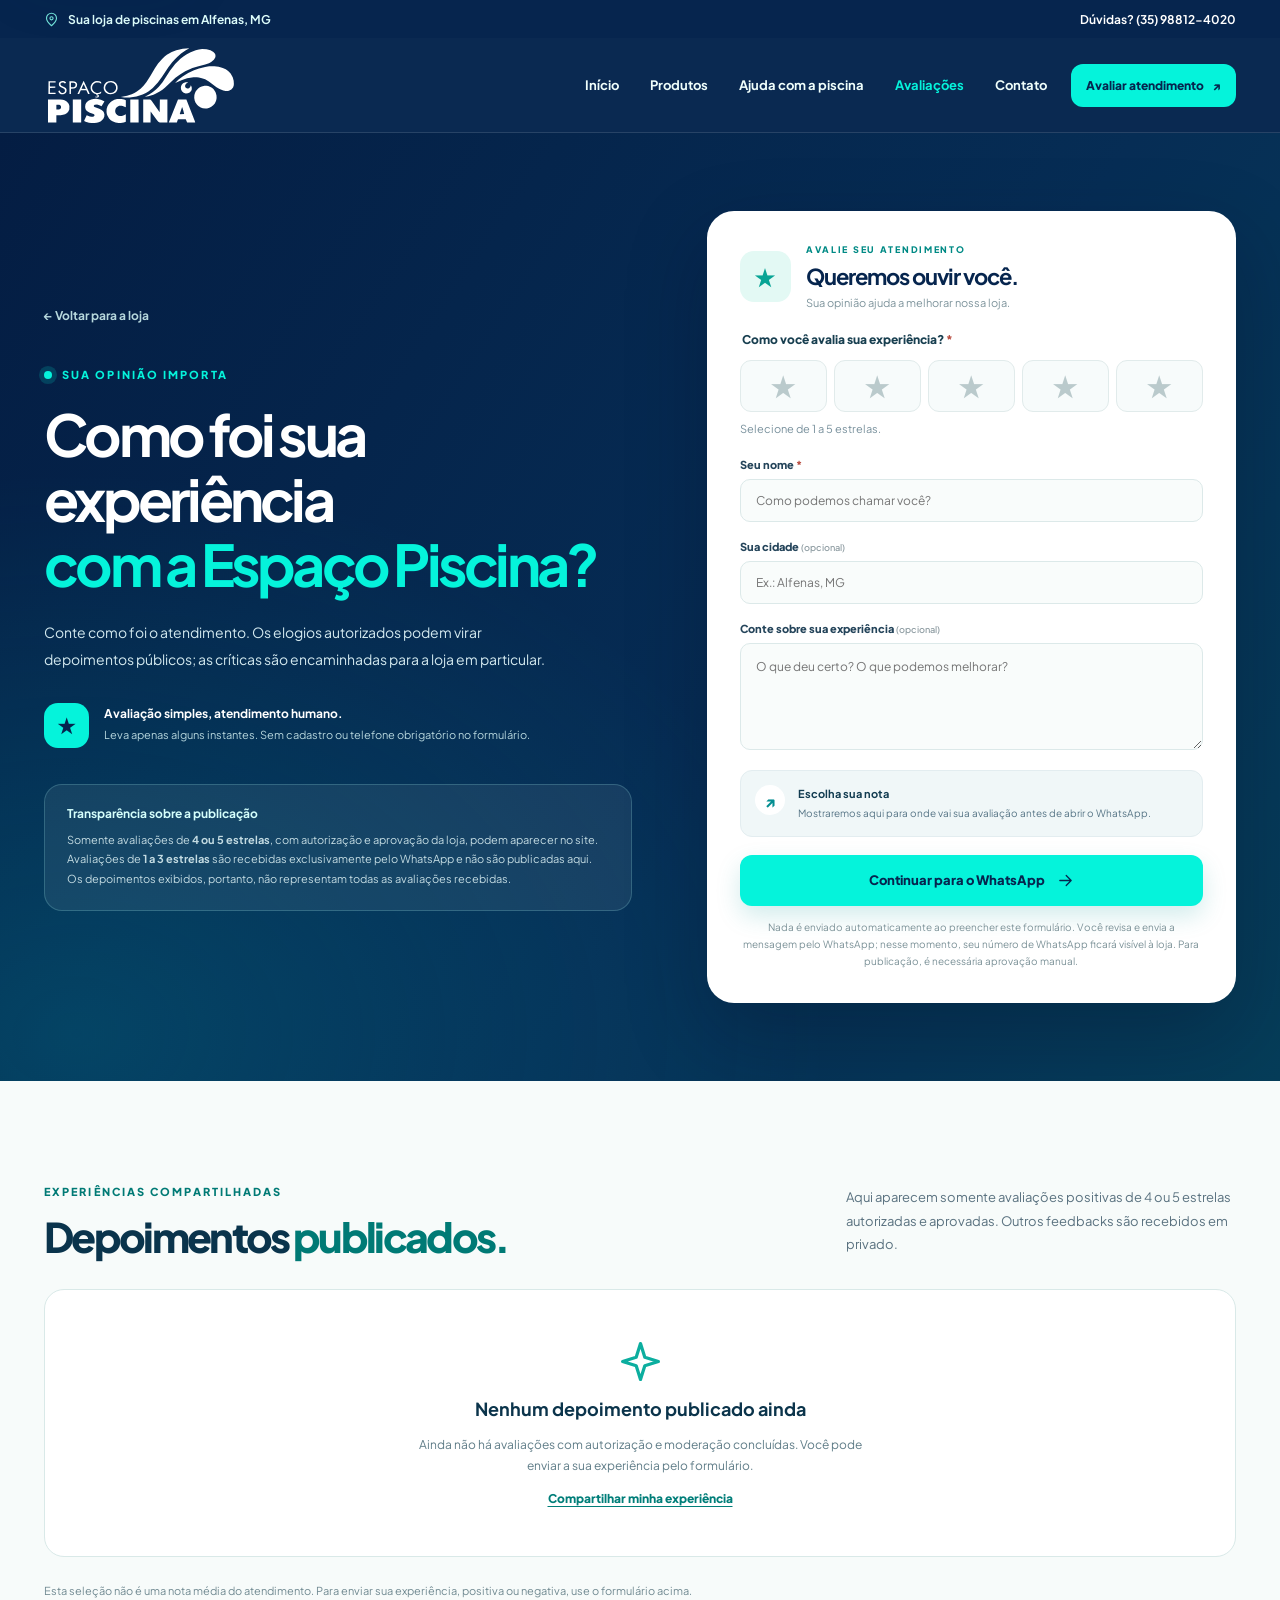
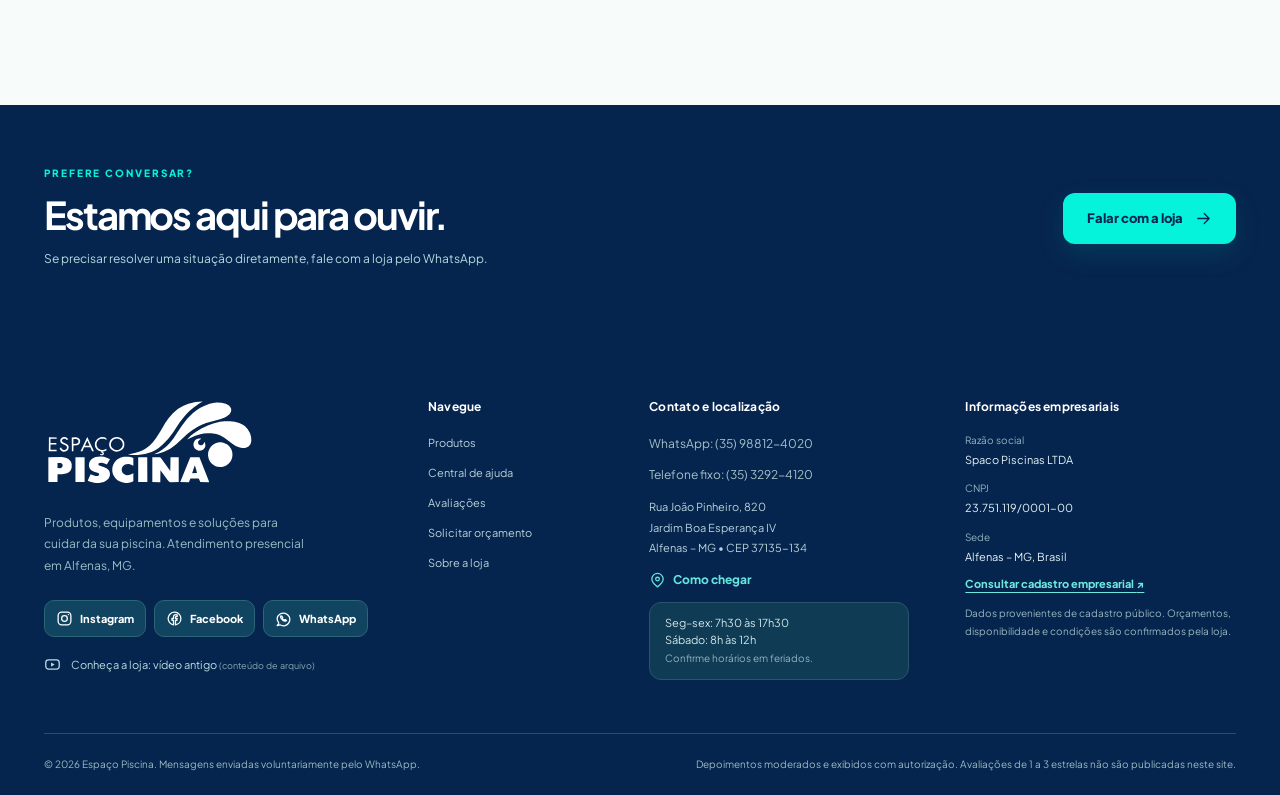
==== commit 73bb21bb: "feat(footer): redes sociais oficiais, video historico e dados empresariais" ====
--- a/avaliacoes.html
+++ b/avaliacoes.html
@@ -4,9 +4,12 @@
   <meta charset="utf-8">
   <meta name="viewport" content="width=device-width, initial-scale=1">
   <meta name="theme-color" content="#06254e">
+  <link rel="canonical" href="https://k410sh4.github.io/EspacoPiscinas/avaliacoes.html">
+  <meta property="og:url" content="https://k410sh4.github.io/EspacoPiscinas/avaliacoes.html">
   <meta name="description" content="Avalie o atendimento da Espaço Piscina em Alfenas, MG. Compartilhe uma experiência ou envie seu feedback de forma privada para a loja.">
   <meta property="og:title" content="Avaliações e feedback | Espaço Piscina Alfenas">
   <meta property="og:description" content="Conte como foi seu atendimento. Depoimentos positivos podem ser publicados com sua autorização após moderação; demais feedbacks são privados.">
+  <meta property="og:image" content="https://k410sh4.github.io/EspacoPiscinas/assets/fachada-espaco-piscina-3072.png">
   <link rel="icon" type="image/svg+xml" href="./assets/favicon.svg?v=2">
   <link rel="preconnect" href="https://fonts.googleapis.com">
   <link rel="preconnect" href="https://fonts.gstatic.com" crossorigin>
@@ -113,10 +116,43 @@
   </section>
   <section class="review-bottom-cta"><div class="container review-bottom-inner"><div><span class="eyebrow">PREFERE CONVERSAR?</span><h2>Estamos aqui para ouvir.</h2><p>Se precisar resolver uma situação diretamente, fale com a loja pelo WhatsApp.</p></div><a class="btn btn-primary" href="https://wa.me/5535988124020?text=Ol%C3%A1%21%20Gostaria%20de%20conversar%20sobre%20um%20atendimento." target="_blank" rel="noopener noreferrer">Falar com a loja <svg class="icon" aria-hidden="true"><use href="#i-arrow"></use></svg></a></div></section>
 </main>
-<footer class="site-footer"><div class="container footer-top">
-  <div><a class="brand brand-footer" href="./index.html#inicio"><img class="brand-official-logo" src="./assets/espaco-piscina-logo.svg" alt="Espaço Piscina" width="202" height="84"></a><p>Mais cuidado, mais lazer, mais momentos para aproveitar.</p></div>
-  <div><strong>Explore</strong><a href="./index.html#inicio">Página inicial</a><a href="./index.html#catalogo">Produtos</a><a href="./suporte.html">Central de ajuda</a><a href="./avaliacoes.html">Avaliações</a></div>
-  <div><strong>Atendimento</strong><a href="tel:+5535988124020">(35) 98812-4020</a><a href="./index.html#contato">Endereço em Alfenas</a><a href="https://wa.me/5535988124020" target="_blank" rel="noopener noreferrer">WhatsApp</a></div>
+<footer class="site-footer"><div class="container footer-top footer-professional">
+  <div class="footer-identity">
+    <a class="brand brand-footer" href="./index.html#inicio" aria-label="Espaço Piscina, voltar ao início"><img class="brand-official-logo" src="./assets/espaco-piscina-logo.svg" alt="Espaço Piscina" width="202" height="84"></a>
+    <p>Produtos, equipamentos e soluções para cuidar da sua piscina. Atendimento presencial em Alfenas, MG.</p>
+    <div class="footer-socials" aria-label="Redes sociais e canais da Espaço Piscina">
+      <a href="https://www.instagram.com/espacopiscinamg/" target="_blank" rel="noopener noreferrer" aria-label="Instagram da Espaço Piscina (abre em nova aba)"><svg class="footer-social-icon" viewBox="0 0 24 24" aria-hidden="true" fill="none" stroke="currentColor" stroke-width="1.8" stroke-linecap="round"><rect x="3" y="3" width="18" height="18" rx="5"/><circle cx="12" cy="12" r="4"/><circle cx="17.5" cy="6.5" r="1" fill="currentColor" stroke="none"/></svg><span>Instagram</span></a>
+      <a href="https://www.facebook.com/espacopiscinamg/" target="_blank" rel="noopener noreferrer" aria-label="Facebook da Espaço Piscina (abre em nova aba)"><svg class="footer-social-icon" viewBox="0 0 24 24" aria-hidden="true" fill="currentColor"><path d="M21 12a9 9 0 1 0-10.4 8.9v-6.3H8.4V12h2.2v-2c0-2.2 1.3-3.4 3.3-3.4.9 0 1.9.2 1.9.2V9h-1.1c-1 0-1.3.6-1.3 1.3V12h2.3l-.4 2.6h-1.9V21A9 9 0 0 0 21 12Z"/></svg><span>Facebook</span></a>
+      <a href="https://wa.me/5535988124020" target="_blank" rel="noopener noreferrer" aria-label="WhatsApp da Espaço Piscina (abre em nova aba)"><svg class="footer-social-icon" viewBox="0 0 24 24" aria-hidden="true" fill="none" stroke="currentColor" stroke-width="1.8" stroke-linecap="round" stroke-linejoin="round"><path d="M5.2 19.1 3 22l4-1.1A9 9 0 1 0 3 12c0 2.2.8 4.2 2.2 5.8"/><path d="M8.2 8.4c-.6.6-.5 1.9.3 3.1 1.2 2 3.1 3.5 5.2 4.1 1 .3 2 .1 2.7-.8l-2-1.3-1.2.8c-1.3-.6-2.4-1.5-3.1-2.6l.8-1-1.3-2.2Z"/></svg><span>WhatsApp</span></a>
+    </div>
+    <a class="footer-history-link" href="https://www.youtube.com/watch?v=EsJdfJQYQ4I" target="_blank" rel="noopener noreferrer"><svg class="footer-social-icon" viewBox="0 0 24 24" aria-hidden="true" fill="none" stroke="currentColor" stroke-width="1.7" stroke-linejoin="round"><rect x="2.5" y="5.5" width="19" height="13" rx="4"/><path d="m10 9 5 3-5 3Z" fill="currentColor" stroke="none"/></svg><span>Conheça a loja: vídeo antigo <small>(conteúdo de arquivo)</small></span></a>
+  </div>
+  <nav class="footer-links" aria-label="Links úteis">
+    <strong>Navegue</strong>
+    <a href="./index.html#catalogo">Produtos</a>
+    <a href="./suporte.html">Central de ajuda</a>
+    <a href="./avaliacoes.html">Avaliações</a>
+    <a href="./index.html#orcamento">Solicitar orçamento</a>
+    <a href="./index.html#sobre">Sobre a loja</a>
+  </nav>
+  <div class="footer-contact">
+    <strong>Contato e localização</strong>
+    <a href="https://wa.me/5535988124020" target="_blank" rel="noopener noreferrer">WhatsApp: (35) 98812-4020</a>
+    <a href="tel:+553532924120">Telefone fixo: (35) 3292-4120</a>
+    <p>Rua João Pinheiro, 820<br>Jardim Boa Esperança IV<br>Alfenas – MG • CEP 37135-134</p>
+    <a class="footer-map-link" href="https://www.google.com/maps/search/?api=1&amp;query=Rua%20Jo%C3%A3o%20Pinheiro%20820%20Alfenas%20MG" target="_blank" rel="noopener noreferrer"><svg class="footer-social-icon" viewBox="0 0 24 24" aria-hidden="true" fill="none" stroke="currentColor" stroke-width="1.8" stroke-linecap="round"><path d="M20 10c0 5-8 11-8 11S4 15 4 10a8 8 0 1 1 16 0Z"/><circle cx="12" cy="10" r="2.6"/></svg><span>Como chegar</span></a>
+    <div class="footer-hours"><span>Seg–sex: 7h30 às 17h30</span><span>Sábado: 8h às 12h</span><small>Confirme horários em feriados.</small></div>
+  </div>
+  <div class="footer-legal">
+    <strong>Informações empresariais</strong>
+    <dl class="footer-registration">
+      <div><dt>Razão social</dt><dd>Spaco Piscinas LTDA</dd></div>
+      <div><dt>CNPJ</dt><dd>23.751.119/0001-00</dd></div>
+      <div><dt>Sede</dt><dd>Alfenas – MG, Brasil</dd></div>
+    </dl>
+    <a class="footer-lookup" href="https://cnpj.biz/23751119000100" target="_blank" rel="noopener noreferrer">Consultar cadastro empresarial <span aria-hidden="true">↗</span></a>
+    <p class="footer-legal-note">Dados provenientes de cadastro público. Orçamentos, disponibilidade e condições são confirmados pela loja.</p>
+  </div>
 </div><div class="container footer-bottom"><small>© <span id="reviewYear">2026</span> Espaço Piscina. Mensagens enviadas voluntariamente pelo WhatsApp.</small><small>Depoimentos moderados e exibidos com autorização. Avaliações de 1 a 3 estrelas não são publicadas neste site.</small></div></footer>
 </body>
 </html>
--- a/styles.css
+++ b/styles.css
@@ -177,8 +177,35 @@
 .quote-form textarea{resize:vertical;min-height:90px;max-height:210px}
 .quote-form .btn{margin-top:20px}
 .form-privacy{display:block;font-size:10px;line-height:1.7;color:#82949d;text-align:center;margin-top:12px}
-.about-grid{display:grid;grid-template-columns:1fr 1fr;align-items:center;gap:90px}
-.about-grid>div:last-child>p{font-size:14px;line-height:2;color:#6d828e;margin:0 0 23px}
+/* Seção "Perto de você": Layout B — Cartão Profissional. */
+.about-section{background:linear-gradient(180deg,#f6fbff 0%,#fff 88%)}
+.about-section .about-panel{max-width:1080px;margin-inline:auto;padding:clamp(22px,3.5vw,50px);border:1px solid #e0edf2;border-radius:28px;background:linear-gradient(145deg,#fff 72%,#f8fcff);box-shadow:0 22px 60px rgba(6,37,78,.075)}
+.about-section .about-heading{max-width:830px;margin-bottom:31px}
+.about-section .about-heading .eyebrow{margin-bottom:18px}
+.about-section .about-heading h2{margin:0;color:var(--navy);font-size:clamp(34px,3.6vw,49px);line-height:1.18;letter-spacing:-.034em;overflow-wrap:break-word}
+.about-section .about-heading h2 em{color:#1679e6}
+.about-section .about-layout{display:grid;grid-template-columns:minmax(0,1.08fr) minmax(0,.92fr);align-items:center;gap:clamp(22px,3.1vw,44px)}
+.about-section .about-storefront{position:relative;min-width:0;width:100%;max-width:none;margin:0;overflow:hidden;background:#eaf3f7;border-radius:22px;box-shadow:0 16px 36px rgba(6,37,78,.11)}
+.about-section .about-storefront img{display:block;width:100%;height:auto;aspect-ratio:1/1;object-fit:contain;border-radius:0;box-shadow:none}
+.about-section .about-photo-caption{position:absolute;left:17px;bottom:17px;display:flex;align-items:center;gap:10px;max-width:calc(100% - 34px);padding:11px 15px;color:#fff;background:rgba(4,29,57,.91);border:1px solid rgba(255,255,255,.18);border-radius:13px;box-shadow:0 5px 18px rgba(1,24,47,.19);font-size:12px;line-height:1.4}
+.about-section .about-photo-caption .icon{width:21px;height:21px;color:var(--aqua)}
+.about-section .about-photo-caption strong{display:block;font-size:12px;line-height:1.3;color:#fff}
+.about-section .about-photo-caption small{display:block;font-size:10px;color:#d5f5f1}
+.about-section .about-content{min-width:0;display:flex;flex-direction:column;gap:24px}
+.about-section .about-description{margin:0;font-size:clamp(13px,1.15vw,16px);line-height:1.9;color:#566d79}
+.about-section .about-benefits{display:grid;grid-template-columns:repeat(3,minmax(0,1fr));gap:10px;list-style:none;padding:0;margin:0}
+.about-section .about-benefits li{min-width:0;display:flex;flex-direction:column;align-items:center;justify-content:center;gap:11px;min-height:115px;padding:13px 7px;background:#f5fbff;border:1px solid #dfedf2;border-radius:15px;text-align:center;box-shadow:0 5px 15px rgba(6,37,78,.04)}
+.about-section .about-benefits .icon{width:26px;height:26px;color:#076fa5}
+.about-section .about-benefits strong{color:var(--navy);font-size:clamp(10px,1vw,12px);line-height:1.4;letter-spacing:-.01em}
+.about-section .about-location-btn{display:inline-flex;align-items:center;justify-content:center;gap:10px;width:100%;min-height:54px;padding:14px 17px;color:white;background:linear-gradient(105deg,#075995,#063469);border-radius:16px;font-size:13px;line-height:1.4;font-weight:800;text-align:center;box-shadow:0 13px 25px rgba(6,37,78,.14);transition:background .2s ease,transform .2s ease,box-shadow .2s ease}
+.about-section .about-location-btn .icon{width:20px;height:20px}
+.about-section .about-location-btn .icon:last-child{margin-left:auto}
+.about-section .about-location-btn .icon:first-child{margin-right:auto}
+.about-section .about-location-btn:hover{background:linear-gradient(105deg,#0676b5,#06254e);transform:translateY(-2px);box-shadow:0 17px 30px rgba(6,37,78,.18)}
+.about-section .about-location-btn:focus-visible{outline:3px solid #ffb73d;outline-offset:4px}
+@media(max-width:850px){.about-section .about-layout{grid-template-columns:1fr;gap:24px}.about-section .about-content{gap:22px}}
+@media(max-width:650px){.about-section{padding-block:64px}.about-section .about-panel{padding:20px 16px 23px;border-radius:21px}.about-section .about-heading{margin-bottom:25px}.about-section .about-heading h2{font-size:clamp(30px,8vw,40px);line-height:1.22;letter-spacing:-.027em}.about-section .about-storefront{border-radius:18px}.about-section .about-description{font-size:13px;line-height:1.8}.about-section .about-benefits{gap:7px}.about-section .about-benefits li{min-height:106px;padding:12px 4px;border-radius:12px;gap:8px}.about-section .about-benefits .icon{width:24px;height:24px}.about-section .about-benefits strong{font-size:10px}.about-section .about-photo-caption{left:12px;bottom:12px;padding:9px 12px}.about-section .about-location-btn{min-height:52px;padding:13px 10px;font-size:12px}}
+@media(max-width:350px){.about-section .about-benefits{gap:5px}.about-section .about-benefits li{padding:10px 3px}.about-section .about-benefits strong{font-size:9px}}
 .inline-link{font-size:12px;font-weight:800;color:var(--aqua-dark);display:inline-flex;align-items:center;gap:9px}
 .inline-link .icon{width:16px;height:16px}
 .faq-section{padding-top:40px}
@@ -259,7 +286,7 @@
 .toast{position:fixed;z-index:90;bottom:92px;left:50%;transform:translateX(-50%);padding:14px 20px;border-radius:12px;color:#fff;background:#113e51;box-shadow:var(--shadow);font-size:12px;max-width:min(420px,calc(100vw - 36px));text-align:center}
 @media(max-width:1100px){.nav-desktop{gap:17px}.nav-desktop a{font-size:11px}.hero-grid{gap:30px}.feature-grid{gap:50px}.contact-grid{gap:50px}}
 @media(max-width:900px){.container{width:min(100% - 40px,1192px)}.nav-desktop{display:none}.menu-trigger{display:flex}.mobile-nav:not([hidden]){display:block}.hero-grid{gap:25px;min-height:0;padding-block:55px}.hero-visual{height:450px;border-radius:75px 23px 75px 23px}.hero h1{font-size:clamp(36px,4.8vw,52px)}.hero-description{font-size:14px}.category-tiles{grid-template-columns:repeat(3,minmax(0,1fr))}.product-grid{grid-template-columns:repeat(3,minmax(0,1fr))}.feature-grid{gap:35px}.feature-picture{height:460px}.quote-layout{gap:40px}.contact-art{height:400px}.footer-top{gap:35px}}
-@media(max-width:650px){html{scroll-padding-top:78px}.container{width:min(100% - 34px,1192px)}.topbar-inner{justify-content:center;min-height:32px}.topbar-inner>a{display:none}.header-inner{min-height:70px}.brand-symbol{width:40px;height:40px}.brand-symbol .icon{width:25px}.brand-text{font-size:19px}.cart-trigger{min-height:42px;padding:8px 10px}.cart-trigger>span:not(.cart-counter){display:none}.header-actions{gap:7px}.hero-grid{grid-template-columns:1fr;padding-top:46px;padding-bottom:44px;gap:34px}.hero h1{font-size:clamp(38px,8.5vw,54px);max-width:540px}.hero-description{font-size:13px;line-height:1.8;margin:20px 0}.hero-actions{gap:12px}.hero-actions .btn{font-size:12px}.hero-note{margin-top:27px}.hero-visual{height:340px;border-radius:72px 20px 62px 20px}.hero-float{left:15px;bottom:15px;padding:12px}.hero-float strong{font-size:10px}.hero-float div span{font-size:9px}.hero-caption{top:15px;right:15px}.trust-inner{display:grid;grid-template-columns:1fr 1fr;gap:12px;padding-block:18px}.trust-inner>div{font-size:10px;gap:8px}.trust-inner>div:nth-last-child(1){grid-column:span 2}.trust-divider{display:none}.section{padding-block:67px}.section-heading{display:block;margin-bottom:24px}.section-heading>p{margin:13px 0 0}.section h2,.quote-section h2,.contact-section h2{font-size:clamp(30px,7.5vw,40px)}.eyebrow{font-size:10px;letter-spacing:.13em}.category-section{padding-bottom:58px}.category-tiles{grid-template-columns:repeat(2,minmax(0,1fr));gap:12px}.category-tile{min-height:129px;padding:15px}.category-icon{width:45px;height:45px}.category-icon .icon{width:23px}.category-tile strong{font-size:11px;margin-top:14px}.category-tile:last-child{grid-column:span 2;min-height:90px;flex-direction:row;align-items:center;gap:15px}.category-tile:last-child .category-icon{margin:0}.category-tile:last-child strong{margin:0}.category-tile:last-child .arrow-small{position:static;margin-left:auto}.catalog-controls{flex-direction:column;gap:10px}.select-field{width:100%;height:52px}.catalog-status{align-items:start;font-size:10px;gap:10px}.product-grid{grid-template-columns:repeat(2,minmax(0,1fr));gap:12px}.product-art{height:135px}.product-icon{height:73px;width:73px;border-radius:19px}.product-icon svg{width:40px;height:40px}.product-body{padding:13px}.product-body h3{font-size:12px}.product-body p{font-size:10px;min-height:68px}.product-footer{flex-wrap:wrap;align-items:center}.add-button{width:100%;padding:11px}.feature-grid{grid-template-columns:1fr;gap:28px}.feature-picture{height:310px;border-radius:22px 70px 20px 20px}.feature-copy>p:not(.eyebrow){font-size:12px}.steps-grid{grid-template-columns:1fr;gap:13px}.center-heading{margin-bottom:30px}.step-card{padding:20px;display:grid;grid-template-columns:55px 1fr;column-gap:15px}.step-card>span{top:21px;right:20px}.step-icon{width:54px;height:54px;grid-row:span 2;margin:0}.step-card h3{margin:3px 0 6px}.step-card p{grid-column:2;font-size:11px}.quote-layout{grid-template-columns:1fr;gap:30px;padding-block:64px}.quote-copy h2{font-size:35px}.quote-form{padding:24px}.about-grid{grid-template-columns:1fr;gap:22px}.faq-section{padding-top:0}.faq-grid{grid-template-columns:1fr;gap:25px}.faq-list summary{font-size:12px}.contact-section{padding-block:62px}.contact-grid{grid-template-columns:1fr;gap:35px}.contact-art{height:250px;border-radius:20px 65px 20px 20px}.contact-art-inner strong{font-size:38px}.contact-art-inner .water-art{margin-top:3px;height:40px}.footer-top{grid-template-columns:1fr 1fr;gap:36px;padding-block:50px}.footer-top>div:first-child{grid-column:span 2}.footer-bottom{align-items:start;flex-direction:column;gap:5px}.floating-whatsapp{bottom:13px;right:13px;padding:13px}.floating-whatsapp span{display:none}.cart-drawer{padding:20px}}
+@media(max-width:650px){html{scroll-padding-top:78px}.container{width:min(100% - 34px,1192px)}.topbar-inner{justify-content:center;min-height:32px}.topbar-inner>a{display:none}.header-inner{min-height:70px}.brand-symbol{width:40px;height:40px}.brand-symbol .icon{width:25px}.brand-text{font-size:19px}.cart-trigger{min-height:42px;padding:8px 10px}.cart-trigger>span:not(.cart-counter){display:none}.header-actions{gap:7px}.hero-grid{grid-template-columns:1fr;padding-top:46px;padding-bottom:44px;gap:34px}.hero h1{font-size:clamp(38px,8.5vw,54px);max-width:540px}.hero-description{font-size:13px;line-height:1.8;margin:20px 0}.hero-actions{gap:12px}.hero-actions .btn{font-size:12px}.hero-note{margin-top:27px}.hero-visual{height:340px;border-radius:72px 20px 62px 20px}.hero-float{left:15px;bottom:15px;padding:12px}.hero-float strong{font-size:10px}.hero-float div span{font-size:9px}.hero-caption{top:15px;right:15px}.trust-inner{display:grid;grid-template-columns:1fr 1fr;gap:12px;padding-block:18px}.trust-inner>div{font-size:10px;gap:8px}.trust-inner>div:nth-last-child(1){grid-column:span 2}.trust-divider{display:none}.section{padding-block:67px}.section-heading{display:block;margin-bottom:24px}.section-heading>p{margin:13px 0 0}.section h2,.quote-section h2,.contact-section h2{font-size:clamp(30px,7.5vw,40px)}.eyebrow{font-size:10px;letter-spacing:.13em}.category-section{padding-bottom:58px}.category-tiles{grid-template-columns:repeat(2,minmax(0,1fr));gap:12px}.category-tile{min-height:129px;padding:15px}.category-icon{width:45px;height:45px}.category-icon .icon{width:23px}.category-tile strong{font-size:11px;margin-top:14px}.category-tile:last-child{grid-column:span 2;min-height:90px;flex-direction:row;align-items:center;gap:15px}.category-tile:last-child .category-icon{margin:0}.category-tile:last-child strong{margin:0}.category-tile:last-child .arrow-small{position:static;margin-left:auto}.catalog-controls{flex-direction:column;gap:10px}.select-field{width:100%;height:52px}.catalog-status{align-items:start;font-size:10px;gap:10px}.product-grid{grid-template-columns:repeat(2,minmax(0,1fr));gap:12px}.product-art{height:135px}.product-icon{height:73px;width:73px;border-radius:19px}.product-icon svg{width:40px;height:40px}.product-body{padding:13px}.product-body h3{font-size:12px}.product-body p{font-size:10px;min-height:68px}.product-footer{flex-wrap:wrap;align-items:center}.add-button{width:100%;padding:11px}.feature-grid{grid-template-columns:1fr;gap:28px}.feature-picture{height:310px;border-radius:22px 70px 20px 20px}.feature-copy>p:not(.eyebrow){font-size:12px}.steps-grid{grid-template-columns:1fr;gap:13px}.center-heading{margin-bottom:30px}.step-card{padding:20px;display:grid;grid-template-columns:55px 1fr;column-gap:15px}.step-card>span{top:21px;right:20px}.step-icon{width:54px;height:54px;grid-row:span 2;margin:0}.step-card h3{margin:3px 0 6px}.step-card p{grid-column:2;font-size:11px}.quote-layout{grid-template-columns:1fr;gap:30px;padding-block:64px}.quote-copy h2{font-size:35px}.quote-form{padding:24px}.faq-section{padding-top:0}.faq-grid{grid-template-columns:1fr;gap:25px}.faq-list summary{font-size:12px}.contact-section{padding-block:62px}.contact-grid{grid-template-columns:1fr;gap:35px}.contact-art{height:250px;border-radius:20px 65px 20px 20px}.contact-art-inner strong{font-size:38px}.contact-art-inner .water-art{margin-top:3px;height:40px}.footer-top{grid-template-columns:1fr 1fr;gap:36px;padding-block:50px}.footer-top>div:first-child{grid-column:span 2}.footer-bottom{align-items:start;flex-direction:column;gap:5px}.floating-whatsapp{bottom:13px;right:13px;padding:13px}.floating-whatsapp span{display:none}.cart-drawer{padding:20px}}
 @media(max-width:350px){.container{width:calc(100% - 24px)}.hero-actions{flex-direction:column;align-items:stretch}.hero-actions .btn-text{justify-content:flex-start}.product-grid{grid-template-columns:1fr}.product-body p{min-height:0}.product-art{height:185px}.cart-trigger .icon{width:16px}.contact-actions .btn{width:100%}}
 @media(prefers-reduced-motion:reduce){html{scroll-behavior:auto}*,*::before,*::after{animation-duration:.01ms!important;animation-iteration-count:1!important;transition-duration:.01ms!important}}
 
@@ -281,9 +308,6 @@
 .hero-float strong{color:var(--navy)}
 .hero-float div span{color:#0c5761!important}
 .brand-footer{background:var(--aqua);padding:6px 14px;border-radius:17px;width:max-content}
-.about-storefront{max-width:340px;margin:28px 0 0}
-.about-storefront img{display:block;width:100%;height:auto;aspect-ratio:260/114;object-fit:cover;border-radius:17px;box-shadow:0 12px 35px rgba(6,37,78,.14)}
-.about-storefront figcaption{color:#81939c;font-size:10px;line-height:1.7;margin-top:9px}
 .mobile-nav{background:var(--aqua)}
 .mobile-nav a{color:var(--navy);border-bottom-color:#0a93872e}
 .menu-trigger{border-color:rgba(6,37,78,.2);color:var(--navy)}
@@ -292,7 +316,7 @@
  .header-inner{min-height:76px}
  .brand-official-logo{width:120px;height:66px}
  .hero h1{font-size:clamp(35px,8vw,52px)}
- .about-storefront{max-width:320px}
+
 }
 
 /* Marca vetorial fornecida pelo usuário: branco sobre azul-marinho. */
@@ -363,7 +387,7 @@
 .hero-help-banner:hover{background:rgba(5,243,219,.23);border-color:#05f3db;transform:translateY(-2px)}
 .hero-help-banner:focus-visible{outline:3px solid #fff;outline-offset:4px}
 .hero-help-photo{display:grid;place-items:center;flex:0 0 61px;width:61px;height:61px;overflow:hidden;border-radius:12px;background:#117a7b}
-.hero-help-photo img{height:100%;width:100%;object-fit:cover;filter:hue-rotate(-73deg) saturate(1.75)}
+.hero-help-photo img{height:100%;width:100%;object-fit:cover;object-position:52% 57%;filter:none;display:block}
 .hero-help-info{min-width:0;flex:1;display:grid;gap:6px}
 .hero-help-info strong{font-size:12px;line-height:1.4;color:#f6ffff}
 .hero-help-info small{font-size:10px;line-height:1.5;color:#9deee6}
@@ -393,3 +417,43 @@
 .review-home-disclosure{max-width:1000px;margin:18px 0 0;color:#607c87;font-size:10px;line-height:1.8}
 @media(max-width:900px){.review-home-shell{grid-template-columns:1fr;padding:38px;gap:24px}.review-home-art{min-height:180px;border-radius:25px}.review-home-art-copy strong{max-width:none}}
 @media(max-width:650px){.review-home-section{padding-block:64px 48px}.review-home-shell{padding:25px 21px;border-radius:19px}.review-home-copy h2{font-size:30px}.review-home-copy .btn{width:100%;margin-right:0}.review-home-art{min-height:173px;padding:23px}.review-home-art-copy strong{font-size:22px}}
+
+/* Rodapé institucional compartilhado entre loja, suporte e avaliações. */
+.footer-professional{display:grid;grid-template-columns:minmax(0,1.3fr) minmax(0,.7fr) minmax(0,1.05fr) minmax(0,1fr);gap:32px;padding-block:65px 53px}
+.footer-professional>*{min-width:0}
+.footer-professional > .footer-identity > p{max-width:260px;margin:18px 0 23px;color:#b3ced6;font-size:12px;line-height:1.85}
+.footer-professional > :is(nav,div):not(.footer-identity){display:flex;flex-direction:column;align-items:flex-start;gap:12px}
+.footer-professional > :is(nav,div):not(.footer-identity) > strong{font-size:12px;color:#fff;letter-spacing:.02em;margin:2px 0 8px}
+.footer-professional .footer-links > a,.footer-professional .footer-contact > a{color:#b9d2db;font-size:11px;line-height:1.65;text-decoration:none;transition:color .16s}
+.footer-professional .footer-links > a:hover,.footer-professional .footer-contact > a:hover{color:#05f3db}
+.footer-socials{display:flex;gap:8px;flex-wrap:wrap}
+.footer-socials a{display:inline-flex;gap:7px;align-items:center;justify-content:center;min-height:37px;padding:8px 11px;border-radius:10px;color:#fff;background:#104460;border:1px solid #2c6478;font-size:11px;font-weight:750;transition:background .18s,transform .18s}
+.footer-socials a:hover{background:#0f7282;color:#fff;transform:translateY(-2px)}
+.footer-social-icon{width:17px;height:17px;flex:none}
+.footer-history-link{display:inline-flex;align-items:center;gap:10px;color:#bcdde1;font-size:11px;line-height:1.65;margin-top:19px}
+.footer-history-link small{font-size:9px;color:#87a8b6}
+.footer-history-link:hover{color:#05f3db}
+.footer-contact > p{color:#b9d2db;font-size:11px;line-height:1.85;margin:0}
+.footer-professional .footer-contact > a.footer-map-link{display:inline-flex;align-items:center;gap:7px;color:#65e5df;font-weight:750}
+.footer-hours{display:flex;flex-direction:column;gap:4px;padding:13px 15px;background:#103b55;border:1px solid #28556a;border-radius:12px;width:100%;max-width:260px}
+.footer-hours span{font-size:11px;color:#d2e7e9}
+.footer-hours small{font-size:10px;line-height:1.6;color:#91b3bf}
+.footer-registration{margin:0;display:flex;flex-direction:column;gap:14px}
+.footer-registration div{display:flex;flex-direction:column;gap:5px}
+.footer-registration dt{color:#92b3be;font-size:10px}
+.footer-registration dd{margin:0;color:#e4f3f3;font-size:11px;line-height:1.6;overflow-wrap:anywhere}
+.footer-professional .footer-legal > a.footer-lookup{color:#6de8df;font-size:11px;font-weight:750;text-decoration:underline;text-underline-offset:4px}
+.footer-legal-note{font-size:10px;line-height:1.75;color:#99b6bf;margin:3px 0 0}
+.footer-bottom{flex-wrap:wrap;row-gap:12px}
+.footer-professional :is(a):focus-visible{outline:3px solid #05f3db;outline-offset:3px}
+@media(max-width:1080px){
+  .footer-professional{grid-template-columns:repeat(2,minmax(0,1fr));gap:36px 42px}
+}
+@media(max-width:650px){
+  .footer-top.footer-professional{grid-template-columns:1fr;gap:30px;padding-block:43px 37px}
+  .footer-top.footer-professional>.footer-identity{grid-column:auto}
+  .footer-professional > .footer-identity > p{max-width:100%}
+  .footer-socials a{min-height:42px}
+  .footer-bottom{flex-direction:column;align-items:flex-start;gap:10px}
+}
+@media(prefers-reduced-motion:reduce){.footer-socials a{transition:none}.footer-socials a:hover{transform:none}}
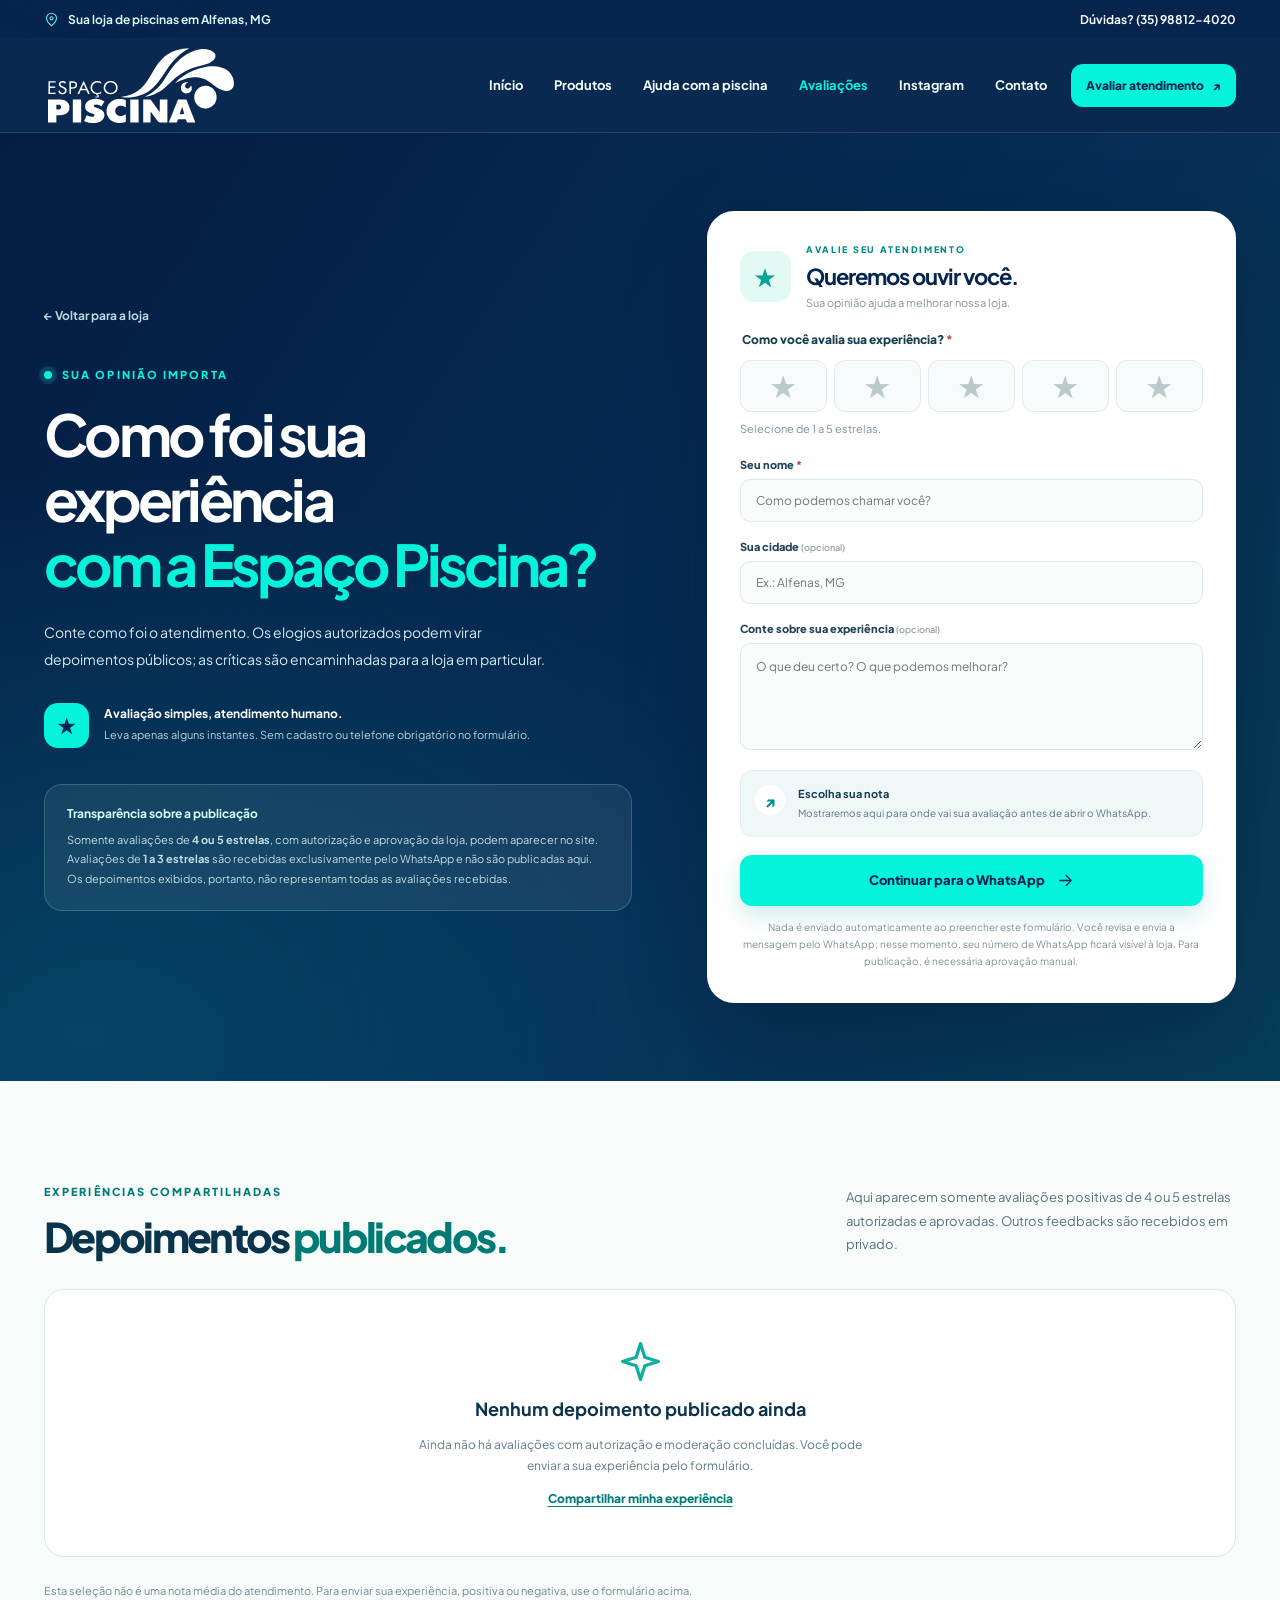
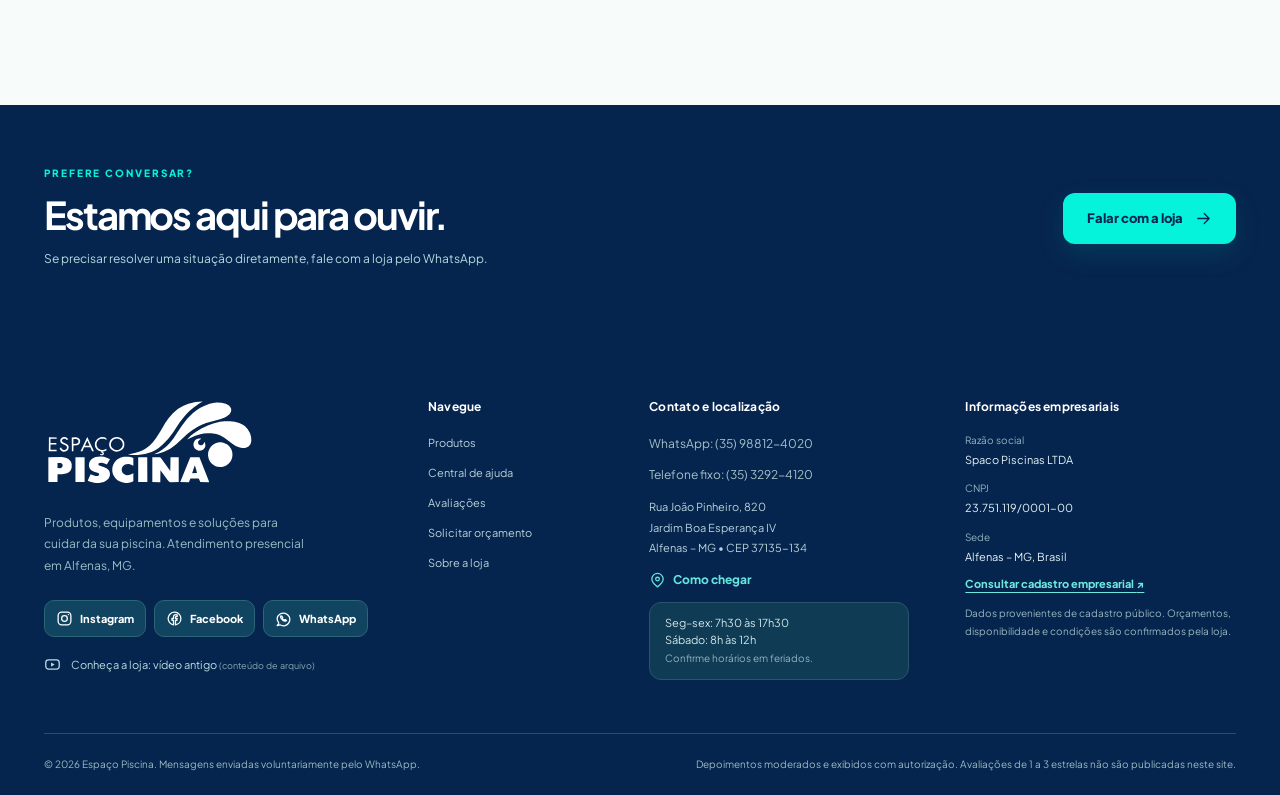
==== commit 923a928d: "feat: incluir página Instagram na navegação e descoberta do site" ====
--- a/avaliacoes.html
+++ b/avaliacoes.html
@@ -7,7 +7,7 @@
   <link rel="canonical" href="https://k410sh4.github.io/EspacoPiscinas/avaliacoes.html">
   <meta property="og:url" content="https://k410sh4.github.io/EspacoPiscinas/avaliacoes.html">
   <meta name="description" content="Avalie o atendimento da Espaço Piscina em Alfenas, MG. Compartilhe uma experiência ou envie seu feedback de forma privada para a loja.">
-  <meta property="og:title" content="Avaliações e feedback | Espaço Piscina Alfenas">
+  <meta property="og:title" content="Espaço Piscina | Piscinas e Produtos em Alfenas MG">
   <meta property="og:description" content="Conte como foi seu atendimento. Depoimentos positivos podem ser publicados com sua autorização após moderação; demais feedbacks são privados.">
   <meta property="og:image" content="https://k410sh4.github.io/EspacoPiscinas/assets/fachada-espaco-piscina-3072.png">
   <link rel="icon" type="image/svg+xml" href="./assets/favicon.svg?v=2">
@@ -17,7 +17,7 @@
   <link rel="stylesheet" href="./styles.css">
   <link rel="stylesheet" href="./reviews.css">
   <script defer src="./reviews.js"></script>
-  <title>Avaliações e feedback | Espaço Piscina Alfenas</title>
+  <title>Espaço Piscina | Piscinas e Produtos em Alfenas MG</title>
 </head>
 <body class="reviews-page">
   <svg xmlns="http://www.w3.org/2000/svg" class="svg-library" aria-hidden="true" focusable="false">
@@ -49,12 +49,12 @@
   <div class="container header-inner">
     <a class="brand" href="./index.html#inicio" aria-label="Espaço Piscina, voltar ao início"><img class="brand-official-logo" src="./assets/espaco-piscina-logo.svg" alt="Espaço Piscina" width="202" height="84"></a>
     <nav class="nav-desktop" aria-label="Navegação principal">
-      <a href="./index.html#inicio">Início</a><a href="./index.html#catalogo">Produtos</a><a href="./suporte.html">Ajuda com a piscina</a><a href="./avaliacoes.html" aria-current="page">Avaliações</a><a href="./index.html#contato">Contato</a>
+      <a href="./index.html#inicio">Início</a><a href="./index.html#catalogo">Produtos</a><a href="./suporte.html">Ajuda com a piscina</a><a href="./avaliacoes.html" aria-current="page">Avaliações</a><a href="./instagram.html">Instagram</a><a href="./index.html#contato">Contato</a>
     </nav>
     <div class="header-actions"><a class="review-header-action" href="#avaliar">Avaliar atendimento <span aria-hidden="true">↗</span></a><button type="button" class="menu-trigger" id="menuToggle" aria-label="Abrir menu" aria-controls="mobileNav" aria-expanded="false"><svg class="icon" aria-hidden="true"><use href="#i-menu"></use></svg></button></div>
   </div>
   <nav class="mobile-nav" id="mobileNav" aria-label="Menu para dispositivos móveis" hidden>
-    <a href="./index.html#inicio">Início</a><a href="./index.html#catalogo">Produtos</a><a href="./suporte.html">Ajuda com a piscina</a><a href="./avaliacoes.html" aria-current="page">Avaliações</a><a href="./index.html#contato">Contato</a>
+    <a href="./index.html#inicio">Início</a><a href="./index.html#catalogo">Produtos</a><a href="./suporte.html">Ajuda com a piscina</a><a href="./avaliacoes.html" aria-current="page">Avaliações</a><a href="./instagram.html">Instagram</a><a href="./index.html#contato">Contato</a>
   </nav>
 </header>
 <main id="conteudo">
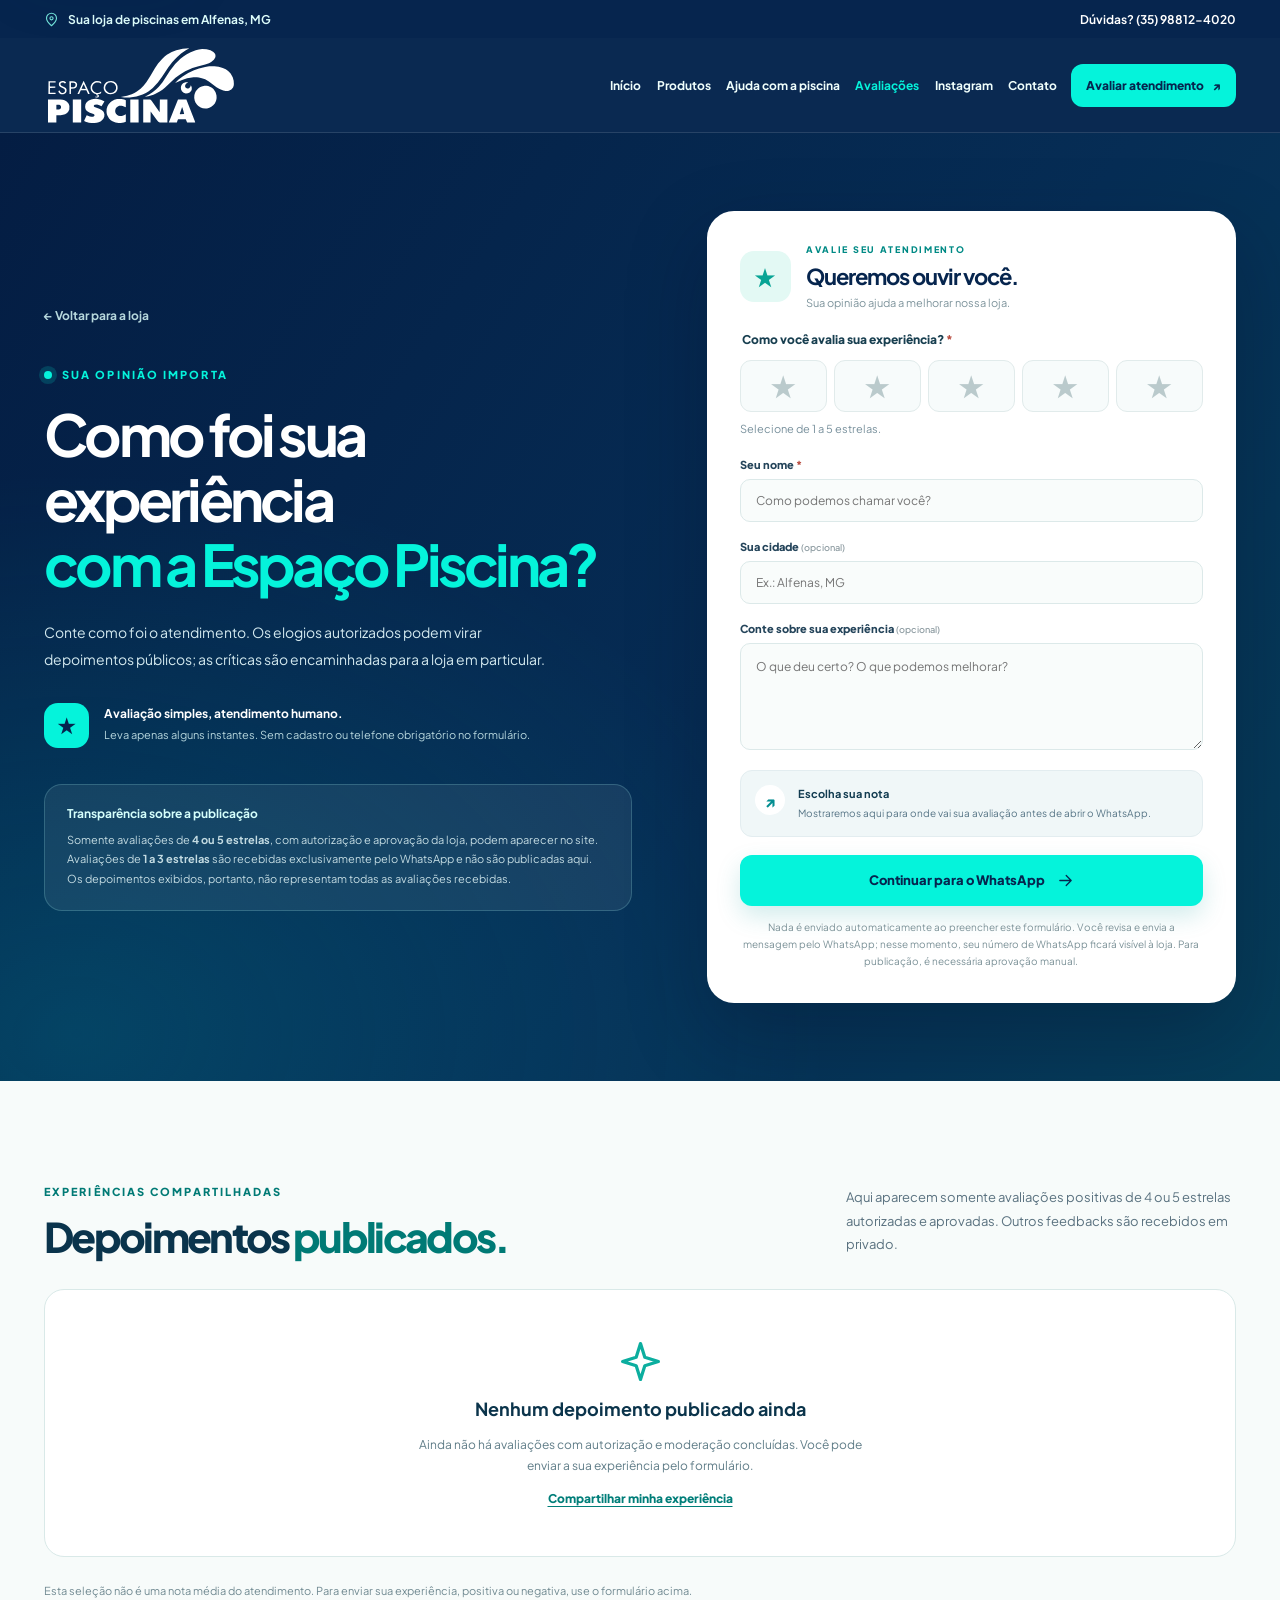
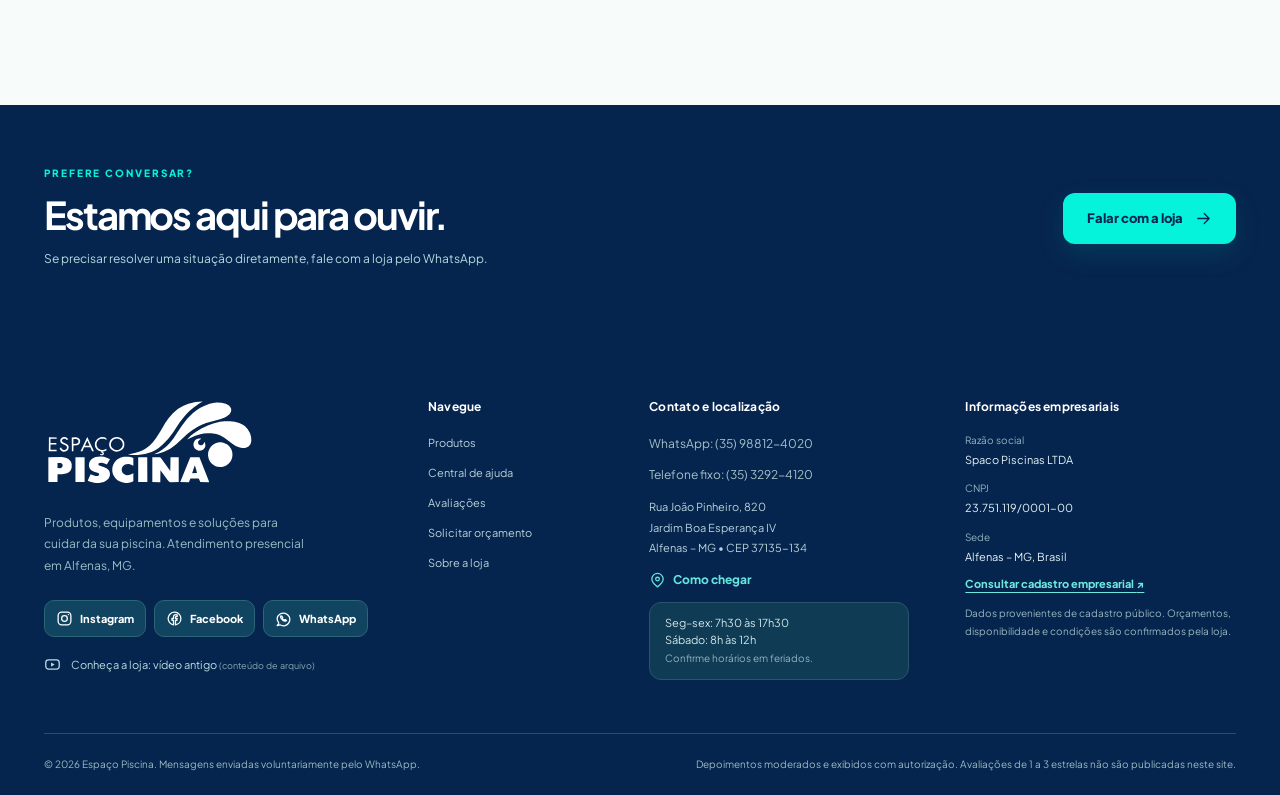
==== commit 4a64c0d8: "security: add baseline CSP and privacy referrer policy" ====
--- a/avaliacoes.html
+++ b/avaliacoes.html
@@ -3,6 +3,8 @@
 <head>
   <meta charset="utf-8">
   <meta name="viewport" content="width=device-width, initial-scale=1">
+  <meta name="referrer" content="no-referrer">
+  <meta http-equiv="Content-Security-Policy" content="base-uri 'self'; object-src 'none'; upgrade-insecure-requests; form-action 'self'">
   <meta name="theme-color" content="#06254e">
   <link rel="canonical" href="https://k410sh4.github.io/EspacoPiscinas/avaliacoes.html">
   <meta property="og:url" content="https://k410sh4.github.io/EspacoPiscinas/avaliacoes.html">
--- a/styles.css
+++ b/styles.css
@@ -457,3 +457,7 @@
   .footer-bottom{flex-direction:column;align-items:flex-start;gap:10px}
 }
 @media(prefers-reduced-motion:reduce){.footer-socials a{transition:none}.footer-socials a:hover{transform:none}}
+
+/* Navegação com página Instagram: preserva links e evita compressão em desktops menores. */
+@media(min-width:901px){.nav-desktop{gap:clamp(10px,1.2vw,17px)}.nav-desktop a{font-size:clamp(10.5px,1.03vw,12px)}.header-inner{gap:14px}}
+@media(min-width:901px) and (max-width:1020px){.nav-desktop a[href="#como-funciona"]{display:none}}
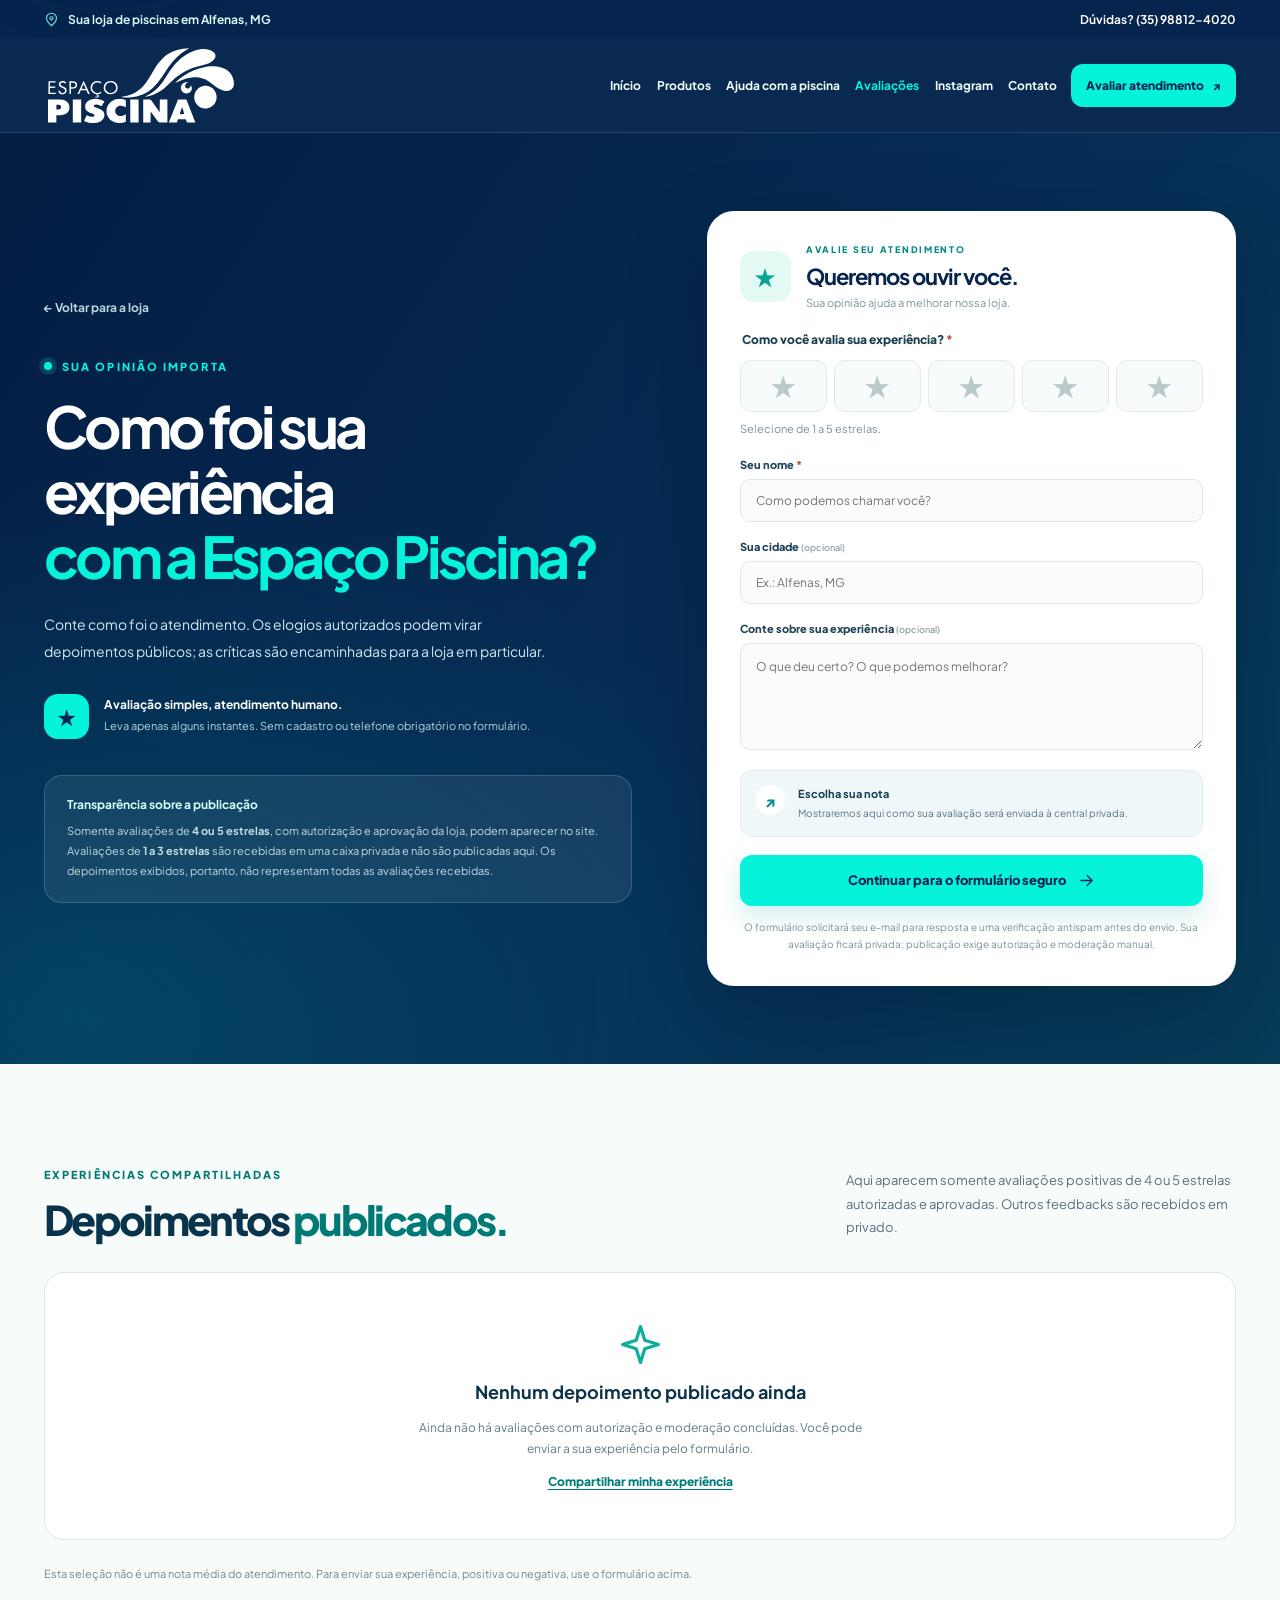
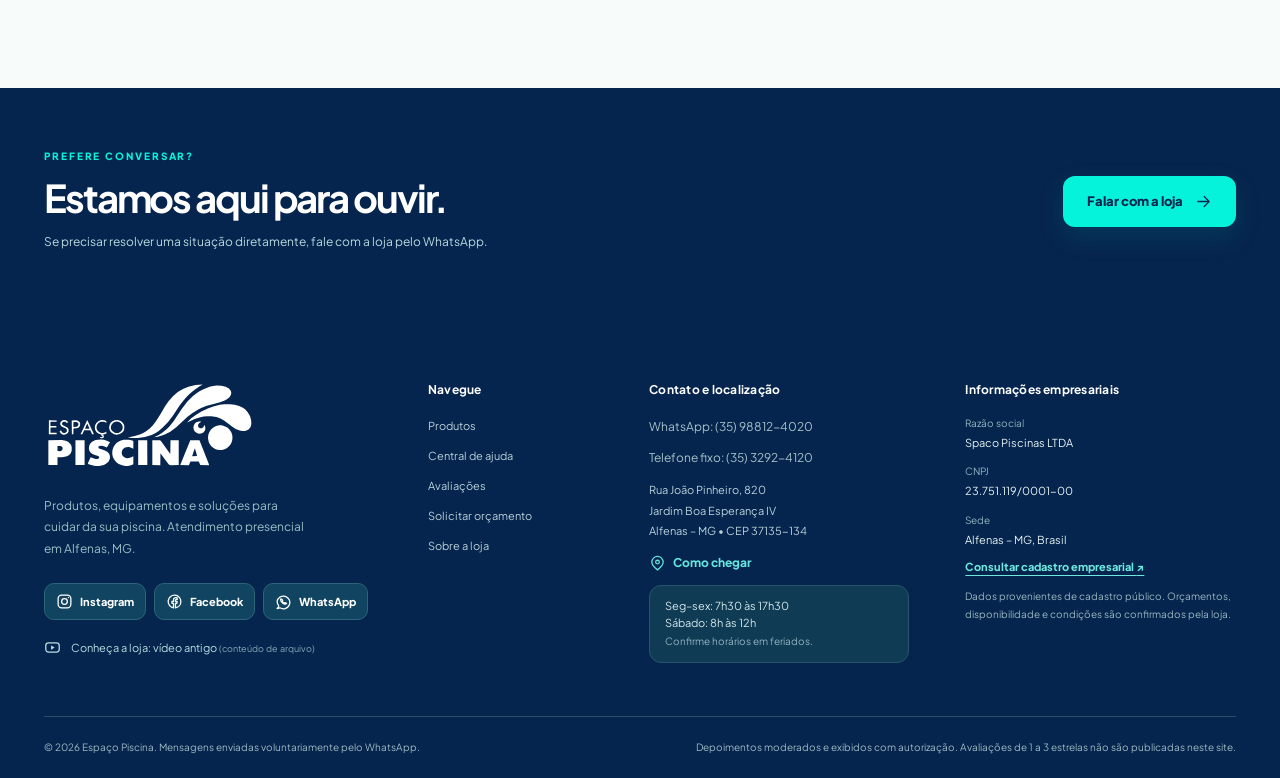
==== commit 7eda1d09: "ux: clarify private feedback submission and manual moderation" ====
--- a/avaliacoes.html
+++ b/avaliacoes.html
@@ -18,7 +18,7 @@
   <link href="https://fonts.googleapis.com/css2?family=DM+Sans:wght@400;500;600;700&amp;family=Plus+Jakarta+Sans:wght@400;500;600;700;800&amp;display=swap" rel="stylesheet">
   <link rel="stylesheet" href="./styles.css">
   <link rel="stylesheet" href="./reviews.css">
-  <script defer src="./reviews.js"></script>
+  <script defer src="./reviews.js?v=saite-inbox-1"></script>
   <title>Espaço Piscina | Piscinas e Produtos em Alfenas MG</title>
 </head>
 <body class="reviews-page">
@@ -70,7 +70,7 @@
         <div class="review-hero-feature"><span class="review-sparkle" aria-hidden="true">★</span><div><strong>Avaliação simples, atendimento humano.</strong><span>Leva apenas alguns instantes. Sem cadastro ou telefone obrigatório no formulário.</span></div></div>
         <div class="review-transparency">
           <strong>Transparência sobre a publicação</strong>
-          <p>Somente avaliações de <b>4 ou 5 estrelas</b>, com autorização e aprovação da loja, podem aparecer no site. Avaliações de <b>1 a 3 estrelas</b> são recebidas exclusivamente pelo WhatsApp e não são publicadas aqui. Os depoimentos exibidos, portanto, não representam todas as avaliações recebidas.</p>
+          <p>Somente avaliações de <b>4 ou 5 estrelas</b>, com autorização e aprovação da loja, podem aparecer no site. Avaliações de <b>1 a 3 estrelas</b> são recebidas em uma caixa privada e não são publicadas aqui. Os depoimentos exibidos, portanto, não representam todas as avaliações recebidas.</p>
         </div>
       </div>
       <div class="review-form-card" id="avaliar">
@@ -100,11 +100,11 @@
             <p>Sem autorização, seu elogio será enviado apenas como mensagem privada.</p>
           </div>
           <div class="review-route" id="reviewRoute" aria-live="polite">
-            <span aria-hidden="true">↗</span><div><strong>Escolha sua nota</strong><p>Mostraremos aqui para onde vai sua avaliação antes de abrir o WhatsApp.</p></div>
+            <span aria-hidden="true">↗</span><div><strong>Escolha sua nota</strong><p>Mostraremos aqui como sua avaliação será enviada à central privada.</p></div>
           </div>
           <p class="review-error" id="reviewError" role="alert" hidden></p>
-          <button class="btn btn-primary btn-full review-send" type="submit" id="reviewSubmit">Continuar para o WhatsApp <svg class="icon" aria-hidden="true"><use href="#i-arrow"></use></svg></button>
-          <p class="review-privacy">Nada é enviado automaticamente ao preencher este formulário. Você revisa e envia a mensagem pelo WhatsApp; nesse momento, seu número de WhatsApp ficará visível à loja. Para publicação, é necessária aprovação manual.</p>
+          <button class="btn btn-primary btn-full review-send" type="submit" id="reviewSubmit">Continuar para o formulário seguro <svg class="icon" aria-hidden="true"><use href="#i-arrow"></use></svg></button>
+          <p class="review-privacy">O formulário solicitará seu e-mail para resposta e uma verificação antispam antes do envio. Sua avaliação ficará privada; publicação exige autorização e moderação manual.</p>
         </form>
       </div>
     </div>
